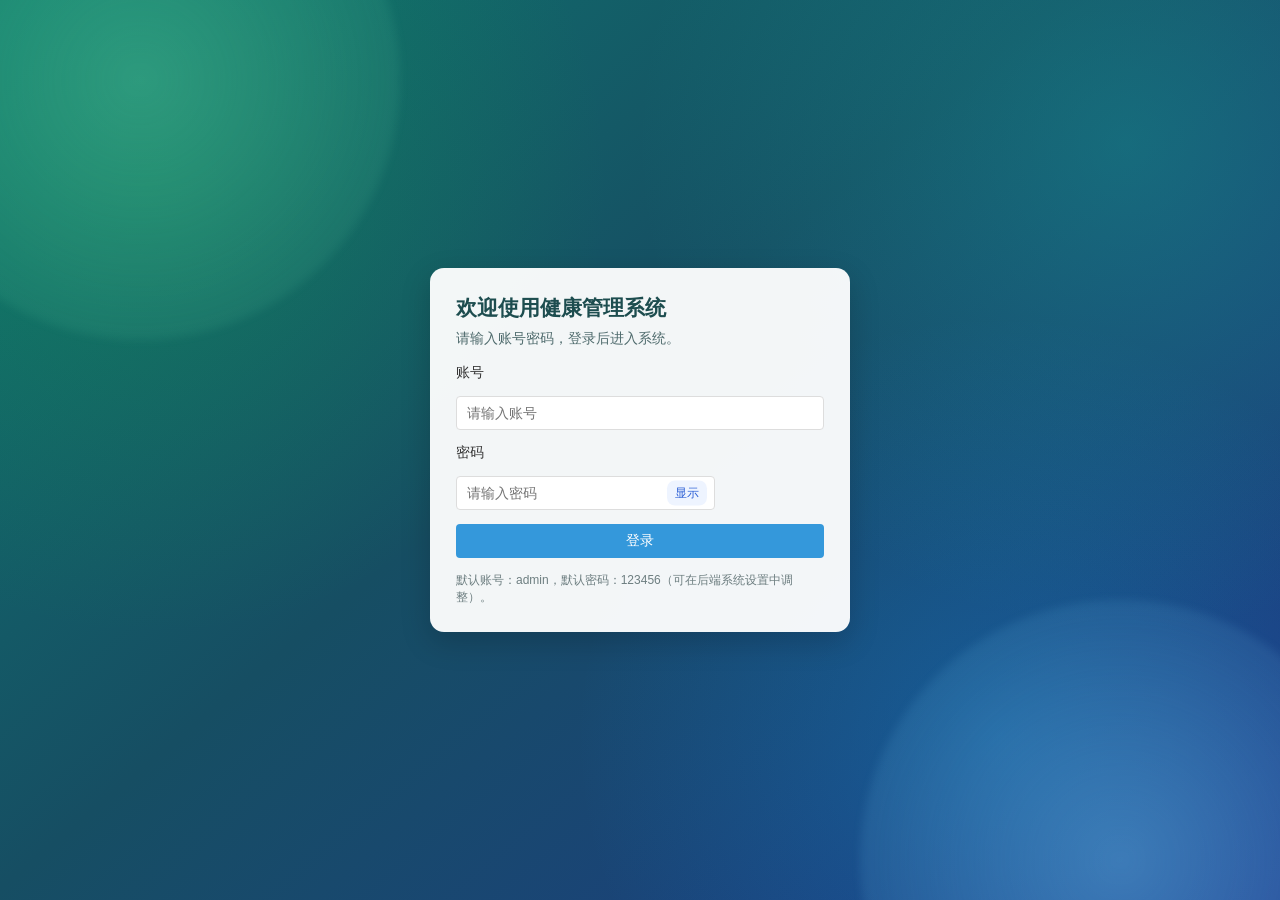
==== static/index.html @ 3947e188 "优化健康画像模块的并排布局" ====
<!DOCTYPE html>
<html lang="zh-CN">
<head>
  <meta charset="UTF-8">
  <meta name="viewport" content="width=device-width, initial-scale=1">
  <title>健康评估档案</title>
  <style>
    * { box-sizing: border-box; }
    body { margin: 0; font-family: "Microsoft YaHei", "PingFang SC", sans-serif; font-size: 14px; color: #333; background: #f5f5f5; }
    .app { display: flex; min-height: 100vh; }
    .sidebar { width: 200px; background: #2c3e50; color: #ecf0f1; padding: 16px 0; flex-shrink: 0; }
    .sidebar h1 { font-size: 16px; margin: 0 16px 20px; padding-bottom: 12px; border-bottom: 1px solid #34495e; }
    .sidebar a { display: block; padding: 10px 16px; color: #bdc3c7; text-decoration: none; border-left: 3px solid transparent; }
    .sidebar a:hover { background: #34495e; color: #fff; }
    .sidebar a.active { background: #34495e; color: #fff; border-left-color: #3498db; }
    .main { flex: 1; padding: 24px; overflow: auto; }
    .card { background: #fff; border-radius: 8px; box-shadow: 0 1px 3px rgba(0,0,0,.08); padding: 20px; margin-bottom: 20px; }
    .card h2 { margin: 0 0 16px; font-size: 18px; font-weight: 600; }
    .form-row { display: flex; flex-wrap: wrap; gap: 16px; margin-bottom: 12px; align-items: center; }
    .form-row-right { justify-content: flex-end; }
    .form-row label { min-width: 90px; }
    input, select, textarea { padding: 8px 10px; border: 1px solid #ddd; border-radius: 4px; font-size: 14px; }
    input:focus, select:focus, textarea:focus { outline: none; border-color: #3498db; }
    .btn { padding: 8px 16px; border: none; border-radius: 4px; cursor: pointer; font-size: 14px; }
    .btn-primary { background: #3498db; color: #fff; }
    .btn-primary:hover { background: #2980b9; }
    .btn-secondary { background: #95a5a6; color: #fff; }
    .btn-danger { background: #e74c3c; color: #fff; }
    .btn-small { padding: 4px 10px; font-size: 12px; }
    table { width: 100%; border-collapse: collapse; }
    th, td { padding: 10px 12px; text-align: left; border-bottom: 1px solid #eee; }
    th { background: #f8f9fa; font-weight: 600; }
    tr:hover { background: #f8f9fa; }
    .stats { display: flex; flex-wrap: wrap; gap: 16px; margin-bottom: 20px; }
    .stat-box { background: #fff; padding: 20px; border-radius: 8px; box-shadow: 0 1px 3px rgba(0,0,0,.08); min-width: 140px; }
    .stat-box .num { font-size: 24px; font-weight: 700; color: #2c3e50; }
    .stat-box .label { font-size: 12px; color: #7f8c8d; margin-top: 4px; }
    .stat-box .stat-extra { margin-top: 8px; font-size: 12px; color: #334155; line-height: 1.7; }
    .hide { display: none !important; }
    .search-bar { display: flex; gap: 12px; margin-bottom: 16px; flex-wrap: wrap; align-items: center; }
    .search-bar input[type="text"] { width: 220px; }
    .search-bar select { width: 140px; }
    .result-section { margin-top: 20px; }
    .result-section h3 { font-size: 15px; margin: 12px 0 8px; color: #2c3e50; }
    .msg { padding: 10px 12px; border-radius: 4px; margin-bottom: 12px; }
    .msg.ok { background: #d4edda; color: #155724; }
    .msg.err { background: #f8d7da; color: #721c24; }
    .modal-mask { position: fixed; inset: 0; background: rgba(0,0,0,.4); z-index: 100; display: flex; align-items: center; justify-content: center; padding: 20px; }
    .modal { background: #fff; border-radius: 8px; max-width: 520px; width: 100%; max-height: 90vh; overflow: auto; padding: 24px; }
    .modal h3 { margin: 0 0 16px; }
    .modal-actions { margin-top: 20px; display: flex; gap: 10px; justify-content: flex-end; }
    .export-config-columns { display: grid; grid-template-columns: repeat(3, minmax(0, 1fr)); gap: 8px 10px; max-height: 260px; overflow: auto; border: 1px solid #e5e7eb; border-radius: 6px; padding: 10px; background: #fafafa; }
    .export-config-columns label { min-width: 0; display: flex; align-items: center; gap: 6px; font-size: 13px; color: #334155; }
    .export-config-tools { display: flex; gap: 8px; margin: 8px 0 0; }
    @media (max-width: 900px) {
      .export-config-columns { grid-template-columns: repeat(2, minmax(0, 1fr)); }
    }
    .drilldown-trigger { cursor: pointer; }
    .drilldown-trigger:hover { box-shadow: 0 8px 20px rgba(59,130,246,.12); transform: translateY(-1px); transition: all .2s; }
    .drilldown-table-wrap { max-height: 420px; overflow: auto; border: 1px solid #eef2f7; border-radius: 8px; }
    .drilldown-table-wrap table { margin: 0; }
    .drilldown-table-wrap th { position: sticky; top: 0; background: #f8fafc; z-index: 1; }
    .drilldown-pagination { margin-top: 10px; display: flex; justify-content: flex-end; }
    textarea { min-height: 60px; resize: vertical; width: 100%; }
    .analytics-grid { display: grid; grid-template-columns: repeat(auto-fit, minmax(320px, 1fr)); gap: 16px; }
    .mini-table { width: 100%; font-size: 13px; }
    .mini-table th, .mini-table td { padding: 8px 10px; }
    .trend-bar { display: flex; align-items: center; gap: 10px; margin-bottom: 8px; }
    .trend-bar .date { width: 90px; color: #666; font-size: 12px; }
    .trend-bar .bar { flex: 1; height: 12px; background: #ecf0f1; border-radius: 99px; overflow: hidden; }
    .trend-bar .bar > span { display: block; height: 100%; background: #3498db; }
    .trend-bar .value { width: 26px; text-align: right; color: #2c3e50; font-weight: 600; }
    .health-group-title { width: 100%; margin: 0 0 10px; font-size: 15px; font-weight: 700; color: #111; }
    .health-section { border: 1px solid #000; border-radius: 6px; padding: 12px; margin-bottom: 14px; background: #fff; }
    .health-section .form-row:last-child { margin-bottom: 0; }
    .health-fold { border: 1px solid #000; border-radius: 6px; margin-bottom: 14px; background: #fff; overflow: hidden; }
    .health-fold summary { list-style: none; cursor: pointer; display: flex; align-items: center; justify-content: space-between; padding: 12px; font-size: 15px; font-weight: 700; color: #111; }
    .health-fold summary::-webkit-details-marker { display: none; }
    .health-fold summary::after { content: '▸'; font-size: 12px; color: #666; transition: transform .2s ease; }
    .health-fold[open] summary::after { transform: rotate(90deg); }
    .health-fold-content { padding: 0 12px 12px; }
    .health-items { display: flex; flex-wrap: wrap; gap: 10px; }
    .health-item { border: 1px solid #000; border-radius: 4px; padding: 8px 10px; display: flex; align-items: center; gap: 10px; flex-wrap: nowrap; white-space: nowrap; background: #fff; }
    .health-item.full { width: 100%; overflow-x: auto; }
    .health-item .item-title { font-weight: 600; color: #111; margin-right: 4px; }
    .health-item input[type="text"], .health-item input[type="date"], .health-item select { min-width: 90px; }
    .portrait-layout { display: flex; flex-direction: column; gap: 20px; }
    .portrait-layer { border: 1px solid #e7edf5; border-radius: 12px; background: #fff; padding: 16px; }
    .portrait-layer-head { display: flex; align-items: baseline; justify-content: space-between; gap: 10px; margin-bottom: 12px; padding-bottom: 8px; border-bottom: 1px dashed #dbe7f5; }
    .portrait-layer-title { margin: 0; font-size: 17px; color: #0f172a; }
    .portrait-layer-sub { color: #64748b; font-size: 12px; }
    .portrait-grid { display: grid; grid-template-columns: repeat(12, minmax(0, 1fr)); gap: 14px; align-items: stretch; }
    .portrait-panel { grid-column: span 4; border: 1px solid #edf2f7; border-radius: 10px; padding: 14px; background: #fcfdff; }
    .portrait-panel h3 { margin: 0 0 8px; font-size: 15px; color: #1e293b; }
    .portrait-panel h4 { margin: 10px 0 8px; font-size: 13px; color: #334155; }
    .portrait-panel-wide { grid-column: 1 / -1; }
    .portrait-panel-emphasis { border-color: #cde0ff; background: linear-gradient(180deg, #f8fbff 0%, #f2f7ff 100%); box-shadow: 0 6px 14px rgba(37, 99, 235, 0.08); }
    .portrait-panel-half { grid-column: span 6; }
    .portrait-panel-third { grid-column: span 4; }
    @media (max-width: 1200px) {
      .portrait-panel, .portrait-panel-third { grid-column: span 6; }
    }
    @media (max-width: 900px) {
      .portrait-panel, .portrait-panel-half, .portrait-panel-third { grid-column: 1 / -1; }
    }
    .chart-row { display: flex; gap: 16px; align-items: center; flex-wrap: wrap; }
    .pie-svg, .donut-svg { width: 140px; height: 140px; }
    .legend { font-size: 12px; color: #666; min-width: 160px; }
    .legend div { margin-bottom: 5px; }
    .hbar .bar-row { display: flex; align-items: center; gap: 10px; margin-bottom: 8px; }
    .hbar .label { width: 110px; font-size: 12px; color: #666; }
    .hbar .bar-track { flex: 1; height: 12px; border-radius: 99px; background: #edf2f7; overflow: hidden; }
    .hbar .bar-fill { height: 100%; background: #3498db; }
    .hbar .value { width: 24px; text-align: right; color: #2c3e50; font-weight: 600; font-size: 12px; }
    .no-show-chart-wrap { border: 1px solid #eef2f7; border-radius: 8px; padding: 14px; margin-bottom: 16px; background: #fbfdff; }
    .no-show-chart-head { display: flex; justify-content: space-between; align-items: center; flex-wrap: wrap; gap: 10px; margin-bottom: 12px; }
    .no-show-chart-head h3 { margin: 0; font-size: 15px; color: #1f2937; }
    .no-show-chart-time { display: flex; align-items: center; gap: 8px; flex-wrap: wrap; }
    .no-show-chart-time label { min-width: auto; color: #64748b; }
    .no-show-chart.hbar .label { width: 160px; color: #374151; white-space: nowrap; overflow: hidden; text-overflow: ellipsis; }
    .no-show-chart.hbar .value { width: 72px; font-size: 12px; color: #111827; }
    .vbar-compare { width: 100%; overflow-x: auto; }
    .vbar-chart { min-width: 420px; display: flex; align-items: flex-end; gap: 20px; height: 220px; padding: 12px 8px 0; border-bottom: 1px solid #dbe3ee; }
    .vbar-group { flex: 1; min-width: 80px; }
    .vbar-bars { height: 180px; display: flex; align-items: flex-end; justify-content: center; gap: 10px; }
    .vbar-item { width: 28px; border-radius: 6px 6px 0 0; position: relative; }
    .vbar-item .num { position: absolute; top: -18px; left: 50%; transform: translateX(-50%); font-size: 11px; color: #334155; font-weight: 600; }
    .vbar-label { margin-top: 8px; text-align: center; font-size: 12px; color: #64748b; }
    .compare-legend { margin-top: 8px; display: flex; gap: 14px; font-size: 12px; color: #64748b; }
    .compare-legend span::before { content: ''; display: inline-block; width: 10px; height: 10px; border-radius: 2px; margin-right: 6px; }
    .compare-legend .male::before { background: #8ecbff; }
    .compare-legend .female::before { background: #ffb6c1; }
    .portrait-risk-bars.hbar .label { width: 130px; color: #334155; }
    .portrait-risk-bars.hbar .value { width: 52px; color: #111827; }
    .top-list { display: flex; flex-direction: column; gap: 8px; }
    .top-item { display: grid; grid-template-columns: 28px 1fr auto; gap: 10px; align-items: center; border: 1px solid #e5eaf2; border-radius: 8px; padding: 8px 10px; background: #fff; }
    .top-rank { width: 22px; height: 22px; border-radius: 999px; background: #dbeafe; color: #1d4ed8; display: flex; align-items: center; justify-content: center; font-weight: 700; font-size: 12px; }
    .top-main { min-width: 0; }
    .top-title { font-size: 13px; color: #0f172a; font-weight: 600; white-space: nowrap; overflow: hidden; text-overflow: ellipsis; }
    .top-meta { font-size: 12px; color: #64748b; margin-top: 2px; white-space: nowrap; overflow: hidden; text-overflow: ellipsis; }
    .top-risk { font-weight: 700; color: #b91c1c; font-size: 12px; }
    .heatmap-wrap { overflow-x: auto; }
    .heatmap-table { border-collapse: collapse; min-width: 720px; width: 100%; }
    .heatmap-table th, .heatmap-table td { border: 1px solid #e2e8f0; padding: 8px; vertical-align: middle; text-align: center; font-size: 12px; }
    .heatmap-cell { color: #0f172a; font-size: 11px; line-height: 1.45; border-radius: 4px; padding: 4px; }
    .stacked-legend { display: flex; flex-wrap: wrap; gap: 12px; margin-bottom: 10px; font-size: 12px; color: #475569; }
    .stacked-legend span::before { content: ''; display: inline-block; width: 10px; height: 10px; margin-right: 6px; border-radius: 2px; vertical-align: middle; background: var(--color); }
    .stacked-chart { display: flex; flex-direction: column; gap: 10px; }
    .stacked-row { display: grid; grid-template-columns: 120px 1fr 44px; gap: 10px; align-items: center; }
    .stacked-label { color: #334155; font-size: 12px; }
    .stacked-track { display: flex; height: 20px; border-radius: 999px; overflow: hidden; background: #edf2f7; }
    .stacked-segment { height: 100%; }
    .stacked-value { text-align: right; font-size: 12px; color: #334155; }
    .portrait-ranking-head { display: flex; align-items: center; justify-content: space-between; gap: 10px; margin-bottom: 8px; flex-wrap: wrap; }
    .portrait-ranking-head label { min-width: auto; color: #64748b; }
    .portrait-ranking-table-wrap { overflow-x: auto; border: 1px solid #eef2f7; border-radius: 8px; }
    .portrait-ranking-table { min-width: 880px; width: 100%; border-collapse: collapse; }
    .portrait-ranking-table th, .portrait-ranking-table td { border-bottom: 1px solid #eef2f7; padding: 8px 10px; font-size: 12px; }
    .portrait-ranking-table th { background: #f8fbff; color: #334155; }
    .ranking-progress-track { display: inline-block; width: 120px; height: 10px; border-radius: 999px; background: #e2e8f0; overflow: hidden; vertical-align: middle; }
    .ranking-progress-fill { height: 100%; background: linear-gradient(90deg, #60a5fa 0%, #22c55e 100%); }
    .ranking-progress-text { margin-left: 8px; color: #1f2937; font-weight: 600; font-size: 12px; vertical-align: middle; }
    .service-funnel { margin-bottom: 14px; border: 1px solid #e2e8f0; border-radius: 10px; background: #f8fbff; padding: 12px; }
    .funnel-step { border: 1px solid #dbeafe; border-radius: 8px; background: #fff; padding: 10px; display: grid; grid-template-columns: 140px 1fr 80px; gap: 10px; align-items: center; }
    .funnel-label { color: #1e293b; font-size: 13px; font-weight: 600; }
    .funnel-track { height: 12px; border-radius: 999px; background: #e2e8f0; overflow: hidden; }
    .funnel-bar { height: 100%; border-radius: 999px; background: linear-gradient(90deg, #60a5fa 0%, #2563eb 100%); }
    .funnel-count { font-weight: 700; color: #1d4ed8; text-align: right; }
    .funnel-rate { grid-column: 2 / 4; color: #64748b; font-size: 12px; margin-top: -2px; }
    .funnel-arrow { text-align: center; color: #94a3b8; font-size: 16px; line-height: 1; margin: 4px 0; }
    .kpi-row { display:flex; flex-wrap:wrap; gap:12px; margin-bottom:12px; }
    .kpi-card { min-width:130px; background:#f8fbff; border:1px solid #e5eef8; border-radius:8px; padding:10px; }
    .kpi-card .k { color:#607d8b; font-size:12px; }
    .kpi-card .v { font-size:20px; font-weight:700; color:#1f2d3d; margin-top:4px; }
    .portrait-overview-layout { display: grid; grid-template-columns: 1fr 1fr; gap: 12px; align-items: stretch; }
    .portrait-overview-left { min-width: 0; }
    .portrait-overview-right { min-width: 0; }
    .portrait-overview-total { margin-bottom: 10px; }
    .portrait-overview-total .kpi-card { min-width: 180px; max-width: 220px; padding: 8px 12px; border-color: #bfd8ff; background: #eef5ff; }
    .portrait-overview-total .kpi-card .k { color: #1d4ed8; font-size: 13px; font-weight: 700; }
    .portrait-overview-total .kpi-card .v { font-size: 26px; color: #0f172a; }
    .portrait-overview-abnormal .kpi-card { min-width: 160px; }
    .portrait-overview-abnormal-3 .kpi-card { flex: 1 1 calc(33.33% - 8px); min-width: 0; }
    .portrait-overview-abnormal-2 .kpi-card { flex: 1 1 calc(50% - 8px); min-width: 0; }
    .portrait-overview-abnormal .kpi-card .v { font-size: 22px; }
    .portrait-overview-right .portrait-panel { height: 100%; padding: 10px 12px; }
    .portrait-overview-right .portrait-panel h3 { font-size: 14px; margin-bottom: 6px; }
    .portrait-overview-right .vbar-chart { min-width: 340px; height: 180px; padding-top: 8px; }
    .portrait-overview-right .vbar-bars { height: 140px; gap: 8px; }
    .portrait-overview-right .vbar-item { width: 22px; }
    .portrait-overview-right .vbar-item .num { font-size: 10px; top: -16px; }
    @media (max-width: 900px) {
      .portrait-overview-layout { grid-template-columns: 1fr; }
    }
    .portrait-toolbar { display:flex; justify-content:space-between; align-items:center; gap:12px; margin-bottom:10px; flex-wrap:wrap; }
    .portrait-toolbar-right { display:flex; align-items:center; gap:8px; flex-wrap:wrap; }
    .portrait-quick-range { display:flex; align-items:center; gap:6px; flex-wrap:wrap; }
    .btn-outline { border:1px solid #cbd5e1; background:#fff; color:#334155; }
    .btn-outline.active { border-color:#2563eb; color:#2563eb; background:#eff6ff; }
    .overview-grid-six { display:grid; grid-template-columns: repeat(6, minmax(0, 1fr)); gap:10px; }
    .overview-card { border:1px solid #e5eef8; border-radius:10px; padding:10px; background:#f8fbff; display:flex; gap:10px; }
    .overview-icon { width:30px; height:30px; border-radius:50%; background:#dbeafe; color:#1d4ed8; display:flex; align-items:center; justify-content:center; font-size:16px; }
    .overview-meta { min-width:0; }
    .overview-meta .t { font-size:12px; color:#64748b; }
    .overview-meta .n { font-size:24px; font-weight:700; color:#0f172a; line-height:1.2; }
    .overview-meta .c { font-size:12px; color:#16a34a; }
    .overview-meta .c.down { color:#dc2626; }
    .portrait-split-2 { display:grid; grid-template-columns: 1fr 1fr; gap:20px; align-items:stretch; }
    .trend-legend { display:flex; gap:12px; margin-bottom:8px; font-size:12px; color:#475569; flex-wrap:wrap; }
    .trend-dot { width:10px; height:10px; border-radius:50%; display:inline-block; margin-right:4px; }
    .line-chart-svg { width:100%; height:280px; background:linear-gradient(180deg,#fff,#f8fbff); border:1px solid #e5eef8; border-radius:10px; }
    .portrait-third-row { display:grid; grid-template-columns: 2fr 3fr; gap:20px; align-items:stretch; }
    .portrait-third-row > .portrait-panel { width: 100%; }
    .portrait-third-left { min-width: 0; }
    .portrait-third-right { min-width: 0; }
    .portrait-age-panel .vbar-chart { min-width: 210px; width: 50%; }
    .portrait-behavior-inline { display:grid; grid-template-columns: repeat(2, minmax(0, 1fr)); gap:20px; }
    .portrait-behavior-item { border:1px solid #e5eef8; border-radius:8px; padding:10px; background:#fff; }
    .portrait-behavior-item h4 { margin-top:0; }
    .portrait-behavior-item .hbar .label { width: 72px; }
    .portrait-behavior-item .hbar .value { width: 48px; }
    .portrait-disease-row { grid-template-columns: repeat(2, minmax(0, 1fr)); gap:20px; }
    .portrait-disease-card { background:#fff; border-radius:10px; padding:14px; }
    .portrait-split-2 .chart-row { flex-wrap: nowrap; align-items: center; }
    @media (max-width: 1280px) { .overview-grid-six { grid-template-columns: repeat(3, minmax(0, 1fr)); } }
    @media (max-width: 900px) {
      .portrait-split-2, .portrait-third-row { grid-template-columns: 1fr; }
      .overview-grid-six { grid-template-columns: repeat(2, minmax(0, 1fr)); }
      .portrait-behavior-inline { grid-template-columns: 1fr; }
      .portrait-age-panel .vbar-chart { width: 100%; }
      .portrait-split-2 .chart-row { flex-wrap: wrap; }
    }
    .tag-cloud { display:flex; flex-wrap:wrap; gap:8px; }
    .tag-item { background:#eef6ff; color:#2f6da7; border-radius:999px; padding:4px 10px; font-size:12px; }
    .mini-risk-table { width:100%; margin-top:8px; font-size:12px; }
    .mini-risk-table th, .mini-risk-table td { padding:6px 8px; border-bottom:1px solid #f0f0f0; }
    .status-pill { display: inline-block; padding: 2px 8px; border-radius: 999px; color: #fff; font-size: 12px; font-weight: 600; }
    .status-pill-success { background: #27ae60; }
    .status-pill-cancelled { background: #e74c3c; }
    .status-pill-completed { background: #2563eb; }
    .checkin-btn { border: none; border-radius: 999px; padding: 4px 10px; color: #fff; font-size: 12px; font-weight: 600; }
    .checkin-btn-pending { background: #3498db; }
    .checkin-btn-checked { background: #27ae60; }
    .checkin-btn-noshow { background: #95a5a6; }
    .checkin-cell-actions { margin-top: 6px; display: flex; gap: 6px; flex-wrap: wrap; }
    .row-action-menu { position: relative; display: inline-block; }
    .row-action-menu > summary { list-style: none; cursor: pointer; user-select: none; }
    .row-action-menu > summary::-webkit-details-marker { display: none; }
    .row-action-trigger { border: 1px solid #d1d5db; background: #fff; color: #334155; border-radius: 4px; padding: 4px 10px; font-size: 12px; }
    .row-action-menu[open] .row-action-trigger { border-color: #3498db; color: #1d4ed8; }
    .row-action-list { position: absolute; right: 0; top: calc(100% + 6px); min-width: 136px; background: #fff; border: 1px solid #e5e7eb; box-shadow: 0 4px 12px rgba(0,0,0,.12); border-radius: 6px; padding: 6px; z-index: 8; display: flex; flex-direction: column; gap: 4px; }
    .row-action-item { width: 100%; text-align: left; border: none; border-radius: 4px; background: #fff; color: #334155; padding: 6px 8px; font-size: 12px; cursor: pointer; }
    .row-action-item:hover { background: #f1f5f9; }
    .row-action-item.danger { color: #dc2626; }

    @keyframes healthFlow {
      0% { transform: translate3d(-8%, -4%, 0) scale(1); opacity: .7; }
      50% { transform: translate3d(6%, 5%, 0) scale(1.05); opacity: 1; }
      100% { transform: translate3d(-8%, -4%, 0) scale(1); opacity: .7; }
    }
    .login-screen {
      min-height: 100vh;
      display: flex;
      align-items: center;
      justify-content: center;
      padding: 20px;
      background:
        radial-gradient(circle at 12% 20%, rgba(22,163,74,.28), rgba(22,163,74,0) 34%),
        radial-gradient(circle at 88% 16%, rgba(20,184,166,.3), rgba(20,184,166,0) 36%),
        radial-gradient(circle at 78% 82%, rgba(14,165,233,.26), rgba(14,165,233,0) 34%),
        linear-gradient(140deg, #0f766e 0%, #164e63 45%, #1e3a8a 100%);
      position: relative;
      overflow: hidden;
    }
    .login-screen::before, .login-screen::after {
      content: "";
      position: absolute;
      width: 520px;
      height: 520px;
      border-radius: 999px;
      filter: blur(4px);
      animation: healthFlow 16s ease-in-out infinite;
      pointer-events: none;
    }
    .login-screen::before { background: radial-gradient(circle, rgba(110,231,183,.3), rgba(110,231,183,0)); top: -180px; left: -120px; }
    .login-screen::after { background: radial-gradient(circle, rgba(125,211,252,.35), rgba(125,211,252,0)); bottom: -220px; right: -100px; animation-delay: -8s; }
    .login-card { width: 100%; max-width: 420px; background: rgba(255,255,255,0.95); border-radius: 14px; padding: 26px; box-shadow: 0 10px 30px rgba(0,0,0,.18); }
    .login-card h2 { margin: 0 0 8px; color: #1d4d4f; }
    .login-card p { margin: 0 0 16px; color: #4f6b6d; }
    .login-card .form-row { margin-bottom: 14px; }
    .home-page-title { margin: 0; font-size: 32px; font-weight: 700; color: #1f2d3d; }
    .login-card input { width: 100%; }
    .password-input-wrap { position: relative; }
    .password-input-wrap input { padding-right: 72px; }
    .toggle-password-btn { position: absolute; right: 8px; top: 50%; transform: translateY(-50%); border: none; background: #eef4ff; color: #2c5fd5; border-radius: 8px; padding: 4px 8px; cursor: pointer; font-size: 12px; }
    .login-tip { font-size: 12px; color: #6d7e80; }
    .required-mark { color: #e74c3c; margin-left: 2px; font-weight: 700; }
    .identity-grid { display: flex; flex-direction: column; gap: 8px; }
    .identity-line { display: flex; align-items: center; gap: 10px; }
    .base-info-grid { display: grid; grid-template-columns: repeat(2, minmax(260px, 1fr)); gap: 10px 14px; }
    .base-info-item { display: flex; align-items: center; gap: 8px; }
    .base-info-item label { min-width: 72px; margin: 0; }
    .base-info-item input { flex: 1; min-width: 0; }
    .base-info-item-full { grid-column: 1 / -1; }
    .appointment-section-title { margin: 12px 0 8px; font-size: 15px; color: #2c3e50; font-weight: 600; }
    .appointment-tip { color: #6b7280; font-size: 13px; margin-bottom: 8px; }
    .slot-grid { display: grid; grid-template-columns: repeat(auto-fill, minmax(210px, 1fr)); gap: 10px; margin: 10px 0 14px; }
    .slot-card { border: 1px solid #d1d5db; border-radius: 6px; background: #fff; padding: 10px; cursor: pointer; transition: all .15s ease; }
    .slot-card:hover { border-color: #3b82f6; }
    .slot-card .time { font-weight: 700; color: #1f2937; margin-bottom: 6px; }
    .slot-card .meta { font-size: 12px; color: #4b5563; }
    .slot-card.full { background: #f3f4f6; border-color: #d1d5db; cursor: not-allowed; }
    .slot-card.full .time, .slot-card.full .meta { color: #9ca3af; }
    .slot-card.selected { background: #3b82f6; border-color: #2563eb; }
    .slot-card.selected .time, .slot-card.selected .meta { color: #fff; }
    .equipment-panel { border: 1px solid #e5e7eb; border-radius: 8px; padding: 12px; background: #fafafa; margin-bottom: 10px; }
    .equipment-options { display: grid; grid-template-columns: repeat(auto-fill, minmax(220px, 1fr)); gap: 10px; }
    .equipment-item { border: 1px solid #d1d5db; border-radius: 6px; background: #fff; padding: 8px 10px; display: flex; gap: 8px; align-items: flex-start; cursor: pointer; }
    .equipment-item.active { border-color: #2563eb; background: #eff6ff; }
    .equipment-item input { display: none; }
    .equipment-item .name { font-weight: 600; color: #1f2937; }
    .equipment-item .detail { font-size: 12px; color: #6b7280; margin-top: 2px; }
    .home-staff-grid { display: grid; grid-template-columns: repeat(auto-fill, minmax(210px, 1fr)); gap: 10px; margin: 10px 0 14px; }
    .home-staff-card { border: 1px solid #d1d5db; border-radius: 6px; background: #fff; padding: 10px; cursor: pointer; transition: all .15s ease; }
    .home-staff-card .name { font-weight: 700; color: #1f2937; margin-bottom: 6px; }
    .home-staff-card .meta { font-size: 12px; color: #4b5563; }
    .home-staff-card.full { background: #f3f4f6; border-color: #d1d5db; cursor: not-allowed; }
    .home-staff-card.full .name, .home-staff-card.full .meta { color: #9ca3af; }
    .home-staff-card.selected { background: #3b82f6; border-color: #2563eb; }
    .home-staff-card.selected .name, .home-staff-card.selected .meta { color: #fff; }
    .integrated-download-row { display: flex; gap: 10px; align-items: center; margin-bottom: 14px; flex-wrap: wrap; }
    .integrated-tab-bar { display: flex; flex-wrap: wrap; gap: 8px; margin-bottom: 14px; }
    .integrated-tab-btn { border: 1px solid #d1d5db; background: #fff; color: #334155; border-radius: 999px; padding: 6px 14px; font-size: 13px; cursor: pointer; transition: all .15s ease; }
    .integrated-tab-btn:hover { border-color: #3498db; color: #1d4ed8; }
    .integrated-tab-btn.active { background: #3498db; border-color: #3498db; color: #fff; }
    .integrated-section { border: 1px solid #dbe3ee; border-radius: 10px; padding: 14px; margin-bottom: 16px; background: #fff; }
    .integrated-section-head { display: flex; justify-content: space-between; align-items: center; margin-bottom: 10px; }
    .integrated-section-head h3 { margin: 0; font-size: 15px; }
    .section-pagination { display: flex; gap: 8px; justify-content: flex-end; align-items: center; margin-top: 10px; font-size: 12px; }
    .section-pagination button { border: 1px solid #d1d5db; background: #fff; border-radius: 4px; padding: 4px 8px; cursor: pointer; }
    .section-pagination button:disabled { color: #9ca3af; cursor: not-allowed; background: #f8fafc; }
    .integrated-health-detail-content { border: 1px solid #dbe3ee; border-radius: 8px; background: #f8fbff; padding: 10px 12px; color: #334155; line-height: 1.8; }
    .home-hero { background: linear-gradient(120deg, #edf4ff 0%, #f5fffb 100%); border: 1px solid #d6e6ff; }
    .home-hero-title { margin: 0 0 10px; font-size: 24px; color: #103b67; }
    .home-hero-desc { margin: 0; color: #3b5b79; font-size: 14px; line-height: 1.8; }
    .home-highlight-grid { display: grid; grid-template-columns: repeat(auto-fit, minmax(220px, 1fr)); gap: 14px; margin-top: 14px; }
    .home-highlight-card { border: 1px solid #e4ebf4; background: #fafcff; border-radius: 10px; padding: 14px; }
    .home-highlight-card h3 { margin: 0 0 8px; font-size: 16px; color: #1f2d3d; }
    .home-highlight-card p { margin: 0; color: #4d6277; line-height: 1.75; font-size: 13px; }
    .home-feature-section { margin-bottom: 20px; }
    .home-feature-title { margin: 0 0 12px; font-size: 20px; color: #1f2d3d; }
    .home-feature-grid { display: grid; grid-template-columns: repeat(auto-fit, minmax(300px, 1fr)); gap: 16px; }
    .home-team-card { border: 1px solid #e5ecf6; border-radius: 12px; padding: 16px; background: linear-gradient(180deg, #ffffff 0%, #f9fcff 100%); }
    .home-team-card h3 { margin: 0 0 10px; font-size: 16px; color: #12395f; }
    .home-team-card ul { margin: 0; padding-left: 18px; color: #3f566d; line-height: 1.9; }
    .home-standard-grid { display: grid; grid-template-columns: repeat(auto-fit, minmax(220px, 1fr)); gap: 12px; }
    .home-standard-item { border: 1px solid #e5ecf6; border-radius: 10px; padding: 14px; background: #fff; }
    .home-standard-item .idx { display: inline-block; background: #1d4ed8; color: #fff; border-radius: 999px; font-size: 12px; padding: 3px 9px; margin-bottom: 8px; }
    .home-standard-item h4 { margin: 0 0 8px; font-size: 15px; color: #1f2d3d; }
    .home-standard-item p { margin: 0; color: #4b5563; line-height: 1.7; font-size: 13px; }
    .upload-action-row { display: flex; align-items: center; gap: 10px; margin-top: 6px; }
    .upload-status-text { color: #16a34a; font-size: 13px; }
    .upload-status-text.uploading { color: #2563eb; }
    .upload-dropzone { border: 2px dashed #cbd5e1; border-radius: 10px; padding: 28px 16px; text-align: center; color: #475569; background: #f8fafc; }
    .upload-dropzone.dragover { border-color: #3b82f6; background: #eff6ff; color: #1d4ed8; }
    .upload-dropzone .tip { margin-top: 8px; font-size: 12px; color: #64748b; }
  </style>
</head>
<body>
  <div id="login-screen" class="login-screen">
    <div class="login-card">
      <h2>欢迎使用健康管理系统</h2>
      <p>请输入账号密码，登录后进入系统。</p>
      <div class="form-row"><label>账号</label></div>
      <div class="form-row"><input type="text" id="login-username" placeholder="请输入账号"></div>
      <div class="form-row"><label>密码</label></div>
      <div class="form-row">
        <div class="password-input-wrap">
          <input type="password" id="login-password" placeholder="请输入密码">
          <button type="button" id="btn-toggle-login-password" class="toggle-password-btn">显示</button>
        </div>
      </div>
      <div class="form-row"><button class="btn btn-primary" id="btn-login" style="width:100%">登录</button></div>
      <div id="login-msg"></div>
      <div class="login-tip">默认账号：admin，默认密码：123456（可在后端系统设置中调整）。</div>
    </div>
  </div>
  <div id="app-shell" class="app hide">
    <nav class="sidebar">
      <h1>健康管理系统</h1>
      <a href="#" data-page="home" class="active">首页</a>
      <a href="#" data-page="customers">客户列表</a>
      <a href="#" data-page="health">健康档案</a>
      <a href="#" data-page="portrait">健康画像</a>
      <a href="#" data-page="appointments">预约服务</a>
      <a href="#" data-page="home-appointments">上门预约</a>
      <a href="#" data-page="improvement-tracking">理疗记录</a>
      <a href="#" data-page="query-export">数据查询导出</a>
      <a href="#" data-page="device-management">设备管理</a>
      <a href="#" data-page="audit-logs">系统审计日志</a>
    </nav>
    <main class="main">
      <div id="page-home" class="page">
        <div class="card home-hero">
          <h2 id="current-date" class="home-hero-title"></h2>
          <p class="home-hero-desc">聚焦军休所健康服务场景，全面展示服务体量、执行质量与标准化体系，提升运营管理效率与服务感知。</p>
        </div>
        <div class="card">
          <h2>核心概览</h2>
          <div class="stats" id="stats"></div>
        </div>
        <div class="card">
          <h2>服务亮点</h2>
          <div class="home-highlight-grid">
            <div class="home-highlight-card">
              <h3>服务覆盖与响应</h3>
              <p>全年开展常态化军休所7项理疗服务，理疗服务响应度100%，支撑日常健康服务保障。</p>
            </div>
            <div class="home-highlight-card">
              <h3>团队协同执行力</h3>
              <p>军休所健康团队与上门智慧康养团队协同执行，配合完成多次对外上级接待任务。</p>
            </div>
            <div class="home-highlight-card">
              <h3>专享服务体验</h3>
              <p>面向行动不便客户提供上门服务，并为每位客户匹配专享健康专员1对1服务。</p>
            </div>
          </div>
        </div>
        <div class="analytics-grid">
          <div class="card">
            <h2>最近 7 天预约趋势</h2>
            <div id="appointment-trend"></div>
          </div>
          <div class="card">
            <h2>设备使用统计（Top10）</h2>
            <div class="form-row">
              <label>开始日期</label>
              <input type="date" id="equipment-range-start">
              <label>结束日期</label>
              <input type="date" id="equipment-range-end">
              <button class="btn btn-secondary btn-small" id="btn-equipment-range-query">查询</button>
            </div>
            <table class="mini-table"><thead><tr><th>项目类别</th><th>使用次数</th><th>总时长(分钟)</th></tr></thead><tbody id="equipment-usage-top"></tbody></table>
          </div>
        </div>
        <div class="card home-feature-section">
          <h2 class="home-feature-title">人员配置</h2>
          <div class="home-feature-grid">
            <div class="home-team-card">
              <h3>军休所健康服务团队</h3>
              <ul>
                <li>全年开展常态化军休所7项理疗服务。</li>
                <li>理疗服务响应度100%。</li>
                <li>配合完成多次对外上级接待任务。</li>
              </ul>
            </div>
            <div class="home-team-card">
              <h3>上门智慧康养服务团队</h3>
              <ul>
                <li>配备数位资深理疗师，面向行动不便的客户。</li>
                <li>为各个客户匹配专享健康专员1对1服务。</li>
              </ul>
            </div>
          </div>
        </div>
        <div class="card home-feature-section">
          <h2 class="home-feature-title">上门服务体系标准化</h2>
          <div class="home-standard-grid">
            <div class="home-standard-item">
              <span class="idx">01</span>
              <h4>统一预约入口</h4>
              <p>军休所现场/热线统一预约；健康专员完成信息登记与排班。</p>
            </div>
            <div class="home-standard-item">
              <span class="idx">02</span>
              <h4>任务确认与调度</h4>
              <p>当日统一确认服务人员；取消/改期即时同步。</p>
            </div>
            <div class="home-standard-item">
              <span class="idx">03</span>
              <h4>上门前准备</h4>
              <p>设备、表单、工服、消杀物料；服务项目禁忌症预核。</p>
            </div>
            <div class="home-standard-item">
              <span class="idx">04</span>
              <h4>上门服务执行</h4>
              <p>工牌展示、卫生规范；健康评估 → 服务执行 → 过程记录。</p>
            </div>
            <div class="home-standard-item">
              <span class="idx">05</span>
              <h4>服务记录与反馈</h4>
              <p>服务结果记录；改善情况与主管反馈同步收集。</p>
            </div>
          </div>
        </div>
      </div>
      <div id="page-customers" class="page hide">
        <div class="card">
          <h2>信息整合查询</h2>
          <div class="search-bar">
            <input type="text" id="customer-search" placeholder="请输入姓名或手机号">
            <button class="btn btn-primary" id="btn-customer-search">查询</button>
            <button class="btn btn-secondary" id="btn-customer-reset">显示全部</button>
          </div>
          <div class="integrated-download-row">
            <label>下载范围</label>
            <select id="customer-download-scope">
              <option value="all">全量</option>
              <option value="personal">个人</option>
            </select>
            <button class="btn btn-primary" id="btn-customer-download-all">下载</button>
          </div>
          <div id="customer-msg"></div>
          <div class="integrated-tab-bar">
            <button type="button" class="integrated-tab-btn active" data-integrated-tab-btn="basic">基础信息</button>
            <button type="button" class="integrated-tab-btn" data-integrated-tab-btn="health">健康档案</button>
            <button type="button" class="integrated-tab-btn" data-integrated-tab-btn="appointments">预约服务记录</button>
            <button type="button" class="integrated-tab-btn" data-integrated-tab-btn="home_appointments">上门预约记录</button>
            <button type="button" class="integrated-tab-btn" data-integrated-tab-btn="improvement">理疗记录</button>
          </div>
          <div class="integrated-section" data-integrated-tab-panel="basic">
            <div class="integrated-section-head">
              <h3>基础信息</h3>
              <div>
                <input type="number" id="export-limit-basic" min="1" placeholder="导出条数(默认全部)" style="width:150px">
                <button class="btn btn-secondary btn-small" data-export-form="basic">下载</button>
                <button class="btn btn-secondary btn-small" data-export-config="basic">下载配置</button>
              </div>
            </div>
            <table><thead><tr><th>姓名</th><th>年龄</th><th>身份</th><th>电话</th><th>建档时间</th></tr></thead><tbody id="customer-list"></tbody></table>
            <div class="section-pagination" data-section-pagination="basic"></div>
          </div>
          <div class="integrated-section hide" data-integrated-tab-panel="health">
            <div class="integrated-section-head">
              <h3>健康档案</h3>
              <div><input type="number" id="export-limit-health" min="1" placeholder="导出条数(默认全部)" style="width:150px"> <button class="btn btn-secondary btn-small" data-export-form="health">下载</button> <button class="btn btn-secondary btn-small" data-export-config="health">下载配置</button></div>
            </div>
            <table><thead><tr><th>客户</th><th>评估日期</th><th>年龄</th><th>近期症状</th><th>睡眠</th><th>操作</th></tr></thead><tbody id="integrated-health-list"></tbody></table>
            <div class="section-pagination" data-section-pagination="health"></div>
          </div>
          <div class="integrated-section hide" data-integrated-tab-panel="appointments">
            <div class="integrated-section-head">
              <h3>预约服务记录</h3>
              <div><input type="number" id="export-limit-appointments" min="1" placeholder="导出条数(默认全部)" style="width:150px"> <button class="btn btn-secondary btn-small" data-export-form="appointments">下载</button> <button class="btn btn-secondary btn-small" data-export-config="appointments">下载配置</button></div>
            </div>
            <table><thead><tr><th>客户</th><th>项目</th><th>预约日期</th><th>时间</th><th>签到状态</th><th>操作</th></tr></thead><tbody id="integrated-appointments-list"></tbody></table>
            <div class="section-pagination" data-section-pagination="appointments"></div>
          </div>
          <div class="integrated-section hide" data-integrated-tab-panel="home_appointments">
            <div class="integrated-section-head">
              <h3>上门预约记录</h3>
              <div><input type="number" id="export-limit-home_appointments" min="1" placeholder="导出条数(默认全部)" style="width:150px"> <button class="btn btn-secondary btn-small" data-export-form="home_appointments">下载</button> <button class="btn btn-secondary btn-small" data-export-config="home_appointments">下载配置</button></div>
            </div>
            <table><thead><tr><th>客户</th><th>项目</th><th>预约日期</th><th>时间</th><th>签到状态</th><th>操作</th></tr></thead><tbody id="integrated-home-list"></tbody></table>
            <div class="section-pagination" data-section-pagination="home_appointments"></div>
          </div>
          <div class="integrated-section hide" data-integrated-tab-panel="improvement">
            <div class="integrated-section-head">
              <h3>理疗记录</h3>
              <div><input type="number" id="export-limit-improvement" min="1" placeholder="导出条数(默认全部)" style="width:150px"> <button class="btn btn-secondary btn-small" data-export-form="improvement">下载</button> <button class="btn btn-secondary btn-small" data-export-config="improvement">下载配置</button></div>
            </div>
            <table><thead><tr><th>客户</th><th>服务项目</th><th>服务时间</th><th>改善情况</th><th>随访时间</th><th>操作</th></tr></thead><tbody id="integrated-improvement-list"></tbody></table>
            <div class="section-pagination" data-section-pagination="improvement"></div>
          </div>
        </div>
      </div>
      <div id="page-health" class="page hide">
        <div class="card">
          <h2>健康评估档案</h2>
          <div class="health-section">
            <div class="health-group-title">基础信息</div>
            <input type="hidden" id="health-customer">
            <div class="base-info-grid">
              <div class="base-info-item">
                <label>姓名<span class="required-mark">*</span></label>
                <input type="text" id="ha-name" placeholder="请输入姓名">
              </div>
              <div class="base-info-item">
                <label>性别<span class="required-mark">*</span></label>
                <select id="ha-gender">
                  <option value="">请选择性别</option>
                  <option value="男">男</option>
                  <option value="女">女</option>
                </select>
              </div>
              <div class="base-info-item">
                <label>年龄（按出生年份自动计算）<span class="required-mark">*</span></label>
                <input type="text" inputmode="numeric" id="ha-age" placeholder="根据出生日期自动计算" readonly>
              </div>
              <div class="base-info-item">
                <label>出生日期<span class="required-mark">*</span></label>
                <input type="date" id="ha-birth-date">
              </div>
              <div class="base-info-item">
                <label>身高(cm)</label>
                <input type="text" inputmode="numeric" id="ha-height-cm" placeholder="可选">
              </div>
              <div class="base-info-item">
                <label>体重(kg)</label>
                <input type="text" inputmode="numeric" id="ha-weight-kg" placeholder="可选">
              </div>
              <div class="base-info-item base-info-item-full">
                <label>身份<span class="required-mark">*</span></label>
                <div class="identity-line">
                  <label><input type="radio" id="ha-identity-self" name="ha-identity-type" value="本人">本人</label>
                  <span>军级</span>
                  <input type="text" id="ha-military-rank" placeholder="可选填写" style="max-width:180px">
                  <label><input type="radio" id="ha-identity-family" name="ha-identity-type" value="家属">家属</label>
                </div>
              </div>
              <div class="base-info-item base-info-item-full">
                <label>身份证<span class="required-mark">*</span></label>
                <input type="text" id="ha-id-card" maxlength="18" placeholder="请输入身份证号">
              </div>
              <div class="base-info-item">
                <label>电话<span class="required-mark">*</span></label>
                <input type="text" id="ha-phone" maxlength="11" placeholder="请输入电话">
              </div>
              <div class="base-info-item">
                <label>地址</label>
                <input type="text" id="ha-address" placeholder="可选填写">
              </div>
              <div class="base-info-item base-info-item-full">
                <label>建档人<span class="required-mark">*</span></label>
                <input type="text" id="ha-record-creator" placeholder="请输入建档人">
              </div>
            </div>
          </div>
          <details class="health-fold" open>
            <summary>既往病史与家族史</summary>
            <div class="health-fold-content">
              <div class="health-items" style="border:1px solid #e5e7eb;padding:12px;border-radius:8px;width:100%">
                <div class="health-item full"><span class="item-title">是否确诊过疾病（多选）</span>
                  <div id="ha-diagnosed-diseases" style="display:flex;flex-wrap:wrap;gap:10px;flex:1">
                    <label><input type="checkbox" name="ha-diagnosed-disease" value="无">无</label>
                    <label><input type="checkbox" name="ha-diagnosed-disease" value="高血压">高血压</label><label><input type="checkbox" name="ha-diagnosed-disease" value="高血脂">高血脂</label><label><input type="checkbox" name="ha-diagnosed-disease" value="糖尿病">糖尿病</label><label><input type="checkbox" name="ha-diagnosed-disease" value="冠心病">冠心病</label>
                    <label><input type="checkbox" name="ha-diagnosed-disease" value="心律失常">心律失常</label><label><input type="checkbox" name="ha-diagnosed-disease" value="心力衰竭">心力衰竭</label><label><input type="checkbox" name="ha-diagnosed-disease" value="脑卒中/中风">脑卒中/中风</label><label><input type="checkbox" name="ha-diagnosed-disease" value="脑梗">脑梗</label>
                    <label><input type="checkbox" name="ha-diagnosed-disease" value="骨关节炎">骨关节炎</label><label><input type="checkbox" name="ha-diagnosed-disease" value="骨质疏松">骨质疏松</label><label><input type="checkbox" name="ha-diagnosed-disease" value="腰椎病">腰椎病</label><label><input type="checkbox" name="ha-diagnosed-disease" value="颈椎病">颈椎病</label>
                    <label><input type="checkbox" name="ha-diagnosed-disease" value="慢性支气管炎">慢性支气管炎</label><label><input type="checkbox" name="ha-diagnosed-disease" value="慢阻肺">慢阻肺</label><label><input type="checkbox" name="ha-diagnosed-disease" value="哮喘">哮喘</label><label><input type="checkbox" name="ha-diagnosed-disease" value="胃病">胃病</label><label><input type="checkbox" name="ha-diagnosed-disease" value="慢性肾病">慢性肾病</label><label><input type="checkbox" name="ha-diagnosed-disease" value="恶性肿瘤">恶性肿瘤</label>
                    <label><input type="checkbox" name="ha-diagnosed-disease" value="失眠">失眠</label><label><input type="checkbox" name="ha-diagnosed-disease" value="白内障/青光眼">白内障/青光眼</label><label><input type="checkbox" name="ha-diagnosed-disease" value="听力下降">听力下降</label>
                  </div>
                  <span>其他</span><input type="text" id="ha-diagnosed-disease-other" style="min-width:180px">
                </div>
                <div class="health-item full"><span class="item-title">家族慢性病史（多选）</span>
                  <div id="ha-family-diseases" style="display:flex;flex-wrap:wrap;gap:10px;flex:1">
                    <label><input type="checkbox" name="ha-family-disease" value="无">无</label>
                    <label><input type="checkbox" name="ha-family-disease" value="高血压">高血压</label><label><input type="checkbox" name="ha-family-disease" value="糖尿病">糖尿病</label><label><input type="checkbox" name="ha-family-disease" value="冠心病">冠心病</label><label><input type="checkbox" name="ha-family-disease" value="脑卒中">脑卒中</label>
                    <label><input type="checkbox" name="ha-family-disease" value="高血脂">高血脂</label><label><input type="checkbox" name="ha-family-disease" value="恶性肿瘤">恶性肿瘤</label><label><input type="checkbox" name="ha-family-disease" value="老年痴呆">老年痴呆</label><label><input type="checkbox" name="ha-family-disease" value="帕金森">帕金森</label>
                    <label><input type="checkbox" name="ha-family-disease" value="骨质疏松">骨质疏松</label><label><input type="checkbox" name="ha-family-disease" value="不清楚">不清楚</label>
                  </div>
                  <span>其他</span><input type="text" id="ha-family-disease-other" style="min-width:180px">
                </div>
                <div class="health-item full"><span class="item-title">过敏史</span><label><input type="radio" name="ha-allergy-history" value="无">无</label><label><input type="radio" name="ha-allergy-history" value="有">有</label><span>过敏史：</span><input type="text" id="ha-allergy-details" style="flex:1;min-width:180px"></div>
                <div class="health-item full"><span class="item-title">是否植入过心脏器械或存在相关心脏问题（多选）</span><label><input type="checkbox" name="ha-special-condition" value="无">无</label><label><input type="checkbox" name="ha-special-condition" value="心脏支架">心脏支架</label><label><input type="checkbox" name="ha-special-condition" value="起搏器">起搏器</label><label><input type="checkbox" name="ha-special-condition" value="其他">其他</label><span>其他</span><input type="text" id="ha-special-condition-other" style="min-width:180px" placeholder="请输入其他情况"></div>
              </div>
            </div>
          </details>
          <details class="health-fold">
            <summary>近期症状</summary>
            <div class="health-fold-content">
              <div class="health-items" style="border:1px solid #e5e7eb;padding:12px;border-radius:8px;width:100%;margin-top:12px">
                <div class="health-item full"><span class="item-title">近半年症状（多选）</span>
                  <div id="ha-recent-symptoms" style="display:flex;flex-wrap:wrap;gap:10px;flex:1">
                    <label><input type="checkbox" name="ha-recent-symptom" value="无">无</label>
                    <label><input type="checkbox" name="ha-recent-symptom" value="头晕头痛">头晕头痛</label><label><input type="checkbox" name="ha-recent-symptom" value="胸闷胸痛">胸闷胸痛</label>
                    <label><input type="checkbox" name="ha-recent-symptom" value="气短">气短</label><label><input type="checkbox" name="ha-recent-symptom" value="心慌">心慌</label><label><input type="checkbox" name="ha-recent-symptom" value="乏力">乏力</label>
                    <label><input type="checkbox" name="ha-recent-symptom" value="睡眠差">睡眠差</label><label><input type="checkbox" name="ha-recent-symptom" value="视力下降">视力下降</label><label><input type="checkbox" name="ha-recent-symptom" value="记忆力下降">记忆力下降</label>
                    <label><input type="checkbox" name="ha-recent-symptom" value="肩颈痛">肩颈痛</label><label><input type="checkbox" name="ha-recent-symptom" value="腰痛">腰痛</label><label><input type="checkbox" name="ha-recent-symptom" value="膝关节痛">膝关节痛</label><label><input type="checkbox" name="ha-recent-symptom" value="手脚麻木">手脚麻木</label>
                    <label><input type="checkbox" name="ha-recent-symptom" value="行走不稳">行走不稳</label><label><input type="checkbox" name="ha-recent-symptom" value="听力下降">听力下降</label>
                  </div>
                  <span>其他</span><input type="text" id="ha-recent-symptom-other" style="min-width:180px">
                </div>
                <div class="health-item full"><span class="item-title">最影响生活的问题（多选，最多选3个）</span>
                  <div id="ha-life-impact-issues" style="display:flex;flex-wrap:wrap;gap:10px;flex:1">
                    <label><input type="checkbox" name="ha-life-impact-issue" value="血压问题">血压问题</label><label><input type="checkbox" name="ha-life-impact-issue" value="血糖问题">血糖问题</label><label><input type="checkbox" name="ha-life-impact-issue" value="关节疼痛">关节疼痛</label>
                    <label><input type="checkbox" name="ha-life-impact-issue" value="睡眠问题">睡眠问题</label><label><input type="checkbox" name="ha-life-impact-issue" value="呼吸问题">呼吸问题</label><label><input type="checkbox" name="ha-life-impact-issue" value="情绪问题">情绪问题</label>
                    <label><input type="checkbox" name="ha-life-impact-issue" value="行动不便">行动不便</label><label><input type="checkbox" name="ha-life-impact-issue" value="视听下降">视听下降</label><label><input type="checkbox" name="ha-life-impact-issue" value="其他">其他</label>
                  </div>
                  <span>其他</span><input type="text" id="ha-life-impact-issue-other" style="min-width:180px" placeholder="请输入其他问题">
                </div>
                <div class="health-item full"><span class="item-title">近半年血压检测情况</span><label><input type="radio" name="ha-blood-pressure-test" value="未监测">未监测</label><label><input type="radio" name="ha-blood-pressure-test" value="监测：正常">监测：正常</label><label><input type="radio" name="ha-blood-pressure-test" value="监测：偏低">监测：偏低</label><label><input type="radio" name="ha-blood-pressure-test" value="监测：偏高">监测：偏高</label></div>
                <div class="health-item full"><span class="item-title">近半年血脂检测情况</span><label><input type="radio" name="ha-blood-lipid-test" value="未监测">未监测</label><label><input type="radio" name="ha-blood-lipid-test" value="监测：正常">监测：正常</label><label><input type="radio" name="ha-blood-lipid-test" value="监测：偏高">监测：偏高</label></div>
                <div class="health-item full"><span class="item-title">近半年血糖检测情况</span><label><input type="radio" name="ha-blood-sugar-test" value="未监测">未监测</label><label><input type="radio" name="ha-blood-sugar-test" value="监测：正常">监测：正常</label><label><input type="radio" name="ha-blood-sugar-test" value="监测：偏低">监测：偏低</label><label><input type="radio" name="ha-blood-sugar-test" value="监测：偏高">监测：偏高</label></div>
                <div class="health-item full"><span class="item-title">详细情况</span><input type="text" id="ha-recent-symptom-detail" style="flex:1;min-width:220px" placeholder="请输入近期症状详细情况"></div>
              </div>
            </div>
          </details>
          <details class="health-fold">
            <summary>生活方式</summary>
            <div class="health-fold-content">
              <div class="health-items" style="border:1px solid #e5e7eb;padding:12px;border-radius:8px;width:100%;margin-top:12px">
                <div class="health-item full"><span class="item-title">吸烟情况</span><label><input type="radio" name="ha-smoking-status" value="无">无</label><label><input type="radio" name="ha-smoking-status" value="有">有</label><span>烟龄</span><input type="text" inputmode="numeric" id="ha-smoking-years" style="width:90px"><span>年</span></div>
                <div class="health-item full"><span class="item-title">饮酒</span><label><input type="radio" name="ha-drinking-status" value="无">无</label><label><input type="radio" name="ha-drinking-status" value="有">有</label><span>饮酒</span><input type="text" inputmode="numeric" id="ha-drinking-years" style="width:90px"><span>年</span></div>
                <div class="health-item full"><span class="item-title">目前的睡眠状况</span><label><input type="radio" name="ha-sleep-quality" value="很差">很差</label><label><input type="radio" name="ha-sleep-quality" value="差">差</label><label><input type="radio" name="ha-sleep-quality" value="一般">一般</label><label><input type="radio" name="ha-sleep-quality" value="良好">良好</label></div>
                <div class="health-item full"><span class="item-title">睡眠时间</span><label><input type="radio" name="ha-sleep-hours" value="<6小时">&lt;6小时</label><label><input type="radio" name="ha-sleep-hours" value="6-8小时">6-8小时</label><label><input type="radio" name="ha-sleep-hours" value="9-10小时">9-10小时</label><label><input type="radio" name="ha-sleep-hours" value=">10小时">&gt;10小时</label></div>
                <div class="health-item full"><span class="item-title">锻炼方式（多选）</span>
                  <div id="health-exercise-methods" style="display:flex;flex-wrap:wrap;gap:10px;flex:1">
                    <label><input type="checkbox" name="health-exercise-method" value="散步">散步</label>
                    <label><input type="checkbox" name="health-exercise-method" value="一般家务">一般家务</label>
                    <label><input type="checkbox" name="health-exercise-method" value="打太极">打太极</label>
                    <label><input type="checkbox" name="health-exercise-method" value="快步走">快步走</label>
                    <label><input type="checkbox" name="health-exercise-method" value="爬楼梯">爬楼梯</label>
                    <label><input type="checkbox" name="health-exercise-method" value="跳广场舞">跳广场舞</label>
                    <label><input type="checkbox" name="health-exercise-method" value="打网球">打网球</label>
                    <label><input type="checkbox" name="health-exercise-method" value="打羽毛球">打羽毛球</label>
                    <label><input type="checkbox" name="health-exercise-method" value="打乒乓球">打乒乓球</label>
                    <label><input type="checkbox" name="health-exercise-method" value="骑自行车">骑自行车</label>
                    <label><input type="checkbox" name="health-exercise-method" value="打篮球">打篮球</label>
                    <label><input type="checkbox" name="health-exercise-method" value="八段锦">八段锦</label>
                    <label><input type="checkbox" name="health-exercise-method" value="跑步">跑步</label>
                  </div>
                </div>
              </div>
            </div>
          </details>
          <details class="health-fold">
            <summary>健康服务需求</summary>
            <div class="health-fold-content">
              <div class="health-items" style="border:1px solid #e5e7eb;padding:12px;border-radius:8px;width:100%;margin-top:12px">
                <div class="health-item full"><span class="item-title">需要的服务</span>
                  <div id="health-needs" style="display:flex;flex-wrap:wrap;gap:10px;flex:1">
                    <label><input type="checkbox" name="health-need" value="疾病筛查">疾病筛查</label>
                    <label><input type="checkbox" name="health-need" value="就医陪诊">就医陪诊</label>
                    <label><input type="checkbox" name="health-need" value="中医养生">中医养生</label>
                    <label><input type="checkbox" name="health-need" value="康复治疗">康复治疗</label>
                    <label><input type="checkbox" name="health-need" value="健康体检">健康体检</label>
                    <label><input type="checkbox" name="health-need" value="心理咨询">心理咨询</label>
                    <label><input type="checkbox" name="health-need" value="计划免疫">计划免疫</label>
                    <label><input type="checkbox" name="health-need" value="运动养生">运动养生</label>
                    <label><input type="checkbox" name="health-need" value="健康教育">健康教育</label>
                    <label><input type="checkbox" name="health-need" value="远程健康服务">远程健康服务</label>
                    <label><input type="checkbox" name="health-need" value="慢病管理">慢病管理</label>
                    <label><input type="checkbox" name="health-need" value="骨关节康复">骨关节康复</label>
                    <label><input type="checkbox" name="health-need" value="疼痛理疗">疼痛理疗</label>
                    <label><input type="checkbox" name="health-need" value="睡眠改善">睡眠改善</label>
                  </div>
                  <span>其他</span><input type="text" id="ha-health-needs-other" style="min-width:180px">
                </div>
              </div>
            </div>
          </details>
          <input type="hidden" id="health-date">
          <input type="hidden" id="health-height">
          <input type="hidden" id="health-weight">
          <input type="hidden" id="health-bp">
          <input type="hidden" id="health-symptoms">
          <input type="hidden" id="health-diagnosis">
          <input type="hidden" id="health-notes">
          <div class="form-row">
            <input type="hidden" id="health-id">
            <button class="btn btn-primary" id="btn-health-save" style="margin-left:auto;">保存</button>
            <button class="btn btn-secondary" id="btn-health-cancel-edit" style="display:none">退出编辑</button>
          </div>
          <div id="health-msg"></div>
          <h3>历史记录</h3>
          <div class="search-bar">
            <input type="text" id="health-search" placeholder="按姓名或手机号查询历史档案">
            <button class="btn btn-primary" id="btn-health-search">查询</button>
            <button class="btn btn-secondary" id="btn-health-reset">显示全部</button>
          </div>
          <table><thead><tr><th>客户</th><th>评估日期</th><th>年龄</th><th>是否确诊过疾病</th><th>近半年症状</th><th>睡眠</th><th>操作</th></tr></thead><tbody id="health-list"></tbody></table>
          <div class="section-pagination" id="health-pagination"></div>
          <div id="health-detail" class="health-section" style="display:none;margin-top:14px"></div>
        </div>
      </div>
      <div id="page-portrait" class="page hide">
        <div class="card">
          <div class="portrait-toolbar">
            <h2 style="margin:0">健康画像</h2>
            <div class="portrait-toolbar-right">
              <input type="date" id="portrait-date-from">
              <span style="color:#64748b">~</span>
              <input type="date" id="portrait-date-to">
              <div class="portrait-quick-range">
                <select id="portrait-quick-range-select" style="width:120px;">
                  <option value="7d">近1周</option>
                  <option value="1m" selected>近1个月</option>
                  <option value="3m">近3个月</option>
                  <option value="6m">近半年</option>
                </select>
              </div>
              <button class="btn btn-primary" id="btn-portrait-query">查询</button>
              <button class="btn btn-primary" id="btn-portrait-export">导出报告</button>
            </div>
          </div>
          <div id="portrait-msg"></div>
          <div id="portrait-caliber-note" style="font-size:12px;color:#64748b;margin:6px 0 10px"></div>
          <div id="portrait-missing-warning" style="font-size:12px;color:#b45309;margin:0 0 10px"></div>
          <div class="portrait-layout">
            <section class="portrait-layer">
              <div class="portrait-layer-head">
                <h3 class="portrait-layer-title">健康总览</h3>
              </div>
              <div id="portrait-overview-cards" class="overview-grid-six"></div>
            </section>

            <section class="portrait-layer">
              <div class="portrait-layer-head">
                <h3 class="portrait-layer-title">健康趋势分析</h3>
                <label style="min-width:auto;">周期
                  <select id="portrait-trend-range" style="width:110px;">
                    <option value="7">近7天</option>
                    <option value="30" selected>近30天</option>
                    <option value="90">近90天</option>
                  </select>
                </label>
              </div>
              <div class="trend-legend">
                <span><i class="trend-dot" style="background:#2563eb"></i>三高异常率</span>
                <span><i class="trend-dot" style="background:#f59e0b"></i>骨关节问题率</span>
                <span><i class="trend-dot" style="background:#8b5cf6"></i>睡眠异常率</span>
              </div>
              <div id="portrait-trend-chart"></div>
            </section>

            <section class="portrait-layer">
              <div class="portrait-layer-head">
                <h3 class="portrait-layer-title">人群结构 和 行为分析</h3>
              </div>
              <div class="portrait-third-row">
                <div class="portrait-panel portrait-age-panel portrait-third-left">
                  <h3>人群结构（年龄性别分布）</h3>
                  <div id="portrait-age-gender-bars" class="vbar-compare"></div>
                </div>
                <div class="portrait-panel portrait-third-right">
                  <h3>行为分析</h3>
                  <div class="portrait-behavior-inline">
                    <div class="portrait-behavior-item">
                      <h4>行为习惯</h4>
                      <div id="portrait-habit-bars" class="hbar"></div>
                    </div>
                    <div class="portrait-behavior-item">
                      <h4>运动方式（Top5）</h4>
                      <div id="portrait-exercise-bars" class="hbar"></div>
                    </div>
                  </div>
                </div>
              </div>
            </section>

            <section class="portrait-layer">
              <div class="portrait-layer-head">
                <h3 class="portrait-layer-title">疾病分布</h3>
              </div>
              <div class="portrait-split-2 portrait-disease-row">
                <div class="portrait-panel portrait-disease-card">
                  <h3>既往病史（Top10）</h3>
                  <div class="chart-row"><div id="portrait-disease-top10"></div><div id="portrait-disease-top10-legend" class="legend"></div></div>
                </div>
                <div class="portrait-panel portrait-disease-card">
                  <h3>近期症状（Top10）</h3>
                  <div class="chart-row"><div id="portrait-recent-symptom-bars"></div><div id="portrait-recent-symptom-bars-legend" class="legend"></div></div>
                </div>
              </div>
            </section>

            <section class="portrait-layer">
              <div class="portrait-layer-head">
                <h3 class="portrait-layer-title">项目改善率排行</h3>
              </div>
              <div class="portrait-panel portrait-panel-emphasis">
                <div class="portrait-ranking-head">
                  <div style="color:#64748b;font-size:12px">（明显改善 + 部分改善）/ 总服务次数</div>
                  <label>排序方式
                    <select id="portrait-improvement-ranking-sort" style="width:170px">
                      <option value="improvement_rate">按改善率</option>
                      <option value="total_services">按总服务次数</option>
                    </select>
                  </label>
                </div>
                <div id="portrait-improvement-ranking"></div>
              </div>
            </section>
          </div>
        </div>
      </div>
      <div id="page-appointments" class="page hide">
        <div class="card">
          <h2>预约服务</h2>
          <div class="appointment-section-title">一、预约基础信息</div>
          <div class="form-row">
            <label>客户</label>
            <input type="text" id="apt-customer-search" list="apt-customer-options" placeholder="输入姓名或手机号搜索并选择客户">
            <datalist id="apt-customer-options"></datalist>
            <select id="apt-customer" class="hide"></select>
          </div>
          <div class="form-row"><label>项目</label><select id="apt-project"></select></div>
          <div class="form-row">
            <label>日期</label>
            <input type="date" id="apt-date">
          </div>
          <div class="form-row">
            <label>是否有家属陪同</label>
            <label style="min-width:auto"><input type="radio" name="apt-has-companion" value="有">有</label>
            <label style="min-width:auto"><input type="radio" name="apt-has-companion" value="无" checked>无</label>
          </div>
          <div class="form-row">
            <label>备注</label>
            <input type="text" id="apt-notes" placeholder="可选" style="flex:1;max-width:520px">
          </div>
          <div class="appointment-section-title">二、时间段选择</div>
          <div id="apt-slot-tip" class="appointment-tip">请选择项目和日期后查看可预约时间</div>
          <div id="apt-slots" class="slot-grid"></div>
          <div class="appointment-section-title">三、设备选择</div>
          <div id="apt-equipment-panel" class="equipment-panel">
            <div id="apt-selected-slot" class="appointment-tip">请先选择可预约时间段</div>
            <div id="apt-equipment-options" class="equipment-options"></div>
          </div>
          <div class="form-row form-row-right hide" id="apt-edit-actions">
            <button class="btn btn-danger" id="btn-apt-mark-cancel">改为取消预约</button>
            <button class="btn btn-secondary" id="btn-apt-cancel-edit">退出编辑</button>
          </div>
          <div class="form-row form-row-right">
            <button class="btn btn-primary" id="btn-apt-save">保存预约</button>
          </div>
          <div id="apt-msg"></div>
          <div class="form-row">
            <label>排序</label>
            <select id="apt-sort">
              <option value="time_desc">按时间倒序</option>
              <option value="name_asc">按姓名排序</option>
            </select>
            <label style="margin-left:12px">预约状态</label>
            <select id="apt-status-filter">
              <option value="">全部</option>
              <option value="scheduled">预约中</option>
              <option value="completed">已完成</option>
              <option value="cancelled">已取消</option>
            </select>
            <label style="margin-left:12px">签到状态</label>
            <select id="apt-checkin-filter">
              <option value="">全部</option>
              <option value="pending">待签到</option>
              <option value="checked_in">已签到</option>
              <option value="no_show">爽约</option>
              <option value="none">无</option>
            </select>
            <input type="text" id="apt-history-search" placeholder="按姓名或手机号查询历史记录" style="margin-left:12px;min-width:240px">
            <button class="btn btn-primary" id="btn-apt-history-search">查询</button>
          </div>
          <table><thead><tr><th>客户</th><th>项目</th><th>设备</th><th>日期</th><th>时间</th><th>预约状态</th><th>签到状态</th><th>操作</th><th>操作时间</th></tr></thead><tbody id="apt-list"></tbody></table>
          <div class="section-pagination" id="apt-pagination"></div>
        </div>
      </div>
      <div id="page-home-appointments" class="page hide">
        <div class="card">
          <h2>上门预约</h2>
          <div class="form-row">
            <label>客户<span class="required-mark">*</span></label>
            <input type="text" id="home-customer-search" list="home-customer-options" placeholder="输入姓名或手机号搜索并选择客户" style="width:280px">
            <datalist id="home-customer-options"></datalist>
            <input type="hidden" id="home-customer">
          </div>
          <div class="form-row">
            <label>项目<span class="required-mark">*</span></label><select id="home-project" style="min-width:260px"></select>
          </div>
          <div class="form-row">
            <label>日期<span class="required-mark">*</span></label><input type="date" id="home-date">
          </div>
          <div class="form-row">
            <label>地点<span class="required-mark">*</span></label><input type="text" id="home-location" style="flex:1;max-width:520px">
          </div>
          <div class="form-row">
            <label>联系人</label><input type="text" id="home-contact-person" style="flex:1;max-width:520px">
          </div>
          <div class="form-row">
            <label>电话<span class="required-mark">*</span></label><input type="text" id="home-contact-phone" style="flex:1;max-width:520px">
          </div>
          <div class="form-row">
            <label>是否有家属陪同</label>
            <label style="min-width:auto"><input type="radio" name="home-has-companion" value="有">有</label>
            <label style="min-width:auto"><input type="radio" name="home-has-companion" value="无" checked>无</label>
          </div>
          <div class="form-row">
            <label>备注</label><input type="text" id="home-notes" style="flex:1;max-width:520px">
          </div>
          <div class="appointment-section-title">第二部分：时间段选择</div>
          <div id="home-slot-tip" class="appointment-tip">请选择项目和日期后查看可预约时间段（08:30-16:00，每30分钟）</div>
          <div id="home-slots" class="slot-grid"></div>
          <div class="appointment-section-title">第三部分：可预约服务人员</div>
          <div id="home-staff-tip" class="appointment-tip">请先选择时间段</div>
          <div id="home-staff-panel" class="home-staff-grid"></div>
          <input type="hidden" id="home-staff">
          <input type="hidden" id="home-start">
          <input type="hidden" id="home-end">
          <div class="form-row form-row-right hide" id="home-edit-actions">
            <button class="btn btn-danger" id="btn-home-mark-cancel">改为取消预约</button>
            <button class="btn btn-secondary" id="btn-home-cancel-edit">退出编辑</button>
          </div>
          <div class="form-row form-row-right">
            <button class="btn btn-primary" id="btn-home-save">保存上门预约</button>
          </div>
          <div id="home-msg"></div>
          <div class="form-row">
            <label>排序</label>
            <select id="home-sort">
              <option value="time_desc">按时间倒序</option>
              <option value="name_asc">按姓名排序</option>
            </select>
            <label style="margin-left:12px">预约状态</label>
            <select id="home-status-filter">
              <option value="">全部</option>
              <option value="scheduled">预约中</option>
              <option value="completed">已完成</option>
              <option value="cancelled">已取消</option>
            </select>
            <label style="margin-left:12px">签到状态</label>
            <select id="home-checkin-filter">
              <option value="">全部</option>
              <option value="pending">待签到</option>
              <option value="checked_in">已签到</option>
              <option value="no_show">爽约</option>
              <option value="none">无</option>
            </select>
            <input type="text" id="home-history-search" placeholder="按姓名或手机号查询历史记录" style="margin-left:12px;min-width:240px">
            <button class="btn btn-primary" id="btn-home-history-search">查询</button>
          </div>
          <table><thead><tr><th>客户</th><th>项目</th><th>日期</th><th>时间</th><th>地点</th><th>人员</th><th>预约状态</th><th>签到状态</th><th>操作</th><th>操作时间</th></tr></thead><tbody id="home-list"></tbody></table>
          <div class="section-pagination" id="home-pagination"></div>
        </div>
      </div>
      <div id="page-query-export" class="page hide">
        <div class="card">
          <h2>数据查询导出</h2>
          <p style="color:#666; margin-bottom:16px">支持综合查询、单个人记录下载（可分类型或全量）以及全量数据下载。</p>
          <div class="search-bar">
            <input type="text" id="search-q" placeholder="输入关键词：姓名、电话、身份证、症状等">
            <select id="search-type">
              <option value="all">全部</option>
              <option value="customers">客户信息</option>
              <option value="health">健康档案</option>
              <option value="appointments">预约记录</option>
            </select>
            <button class="btn btn-primary" id="btn-search">查询</button>
          </div>
          <div id="search-result"></div>
          <div class="no-show-chart-wrap">
            <div class="no-show-chart-head">
              <h3>客户爽约次数统计（Top10）</h3>
              <div class="no-show-chart-time">
                <label>统计时间段</label>
                <input type="date" id="qe-no-show-start">
                <span>至</span>
                <input type="date" id="qe-no-show-end">
                <button class="btn btn-secondary btn-small" id="btn-qe-no-show-refresh">查询</button>
              </div>
            </div>
            <div id="qe-no-show-chart" class="hbar no-show-chart"></div>
          </div>
          <hr style="border:none;border-top:1px solid #eee;margin:20px 0">
          <h3 style="margin-top:0">数据下载</h3>
          <div class="form-row">
            <label>下载范围</label>
            <select id="qe-scope" style="width:180px">
              <option value="single">单个人</option>
              <option value="all">全量</option>
            </select>
            <label id="qe-customer-label">客户</label>
            <select id="qe-customer" style="min-width:240px"></select>
          </div>
          <div class="form-row">
            <label>下载内容</label>
            <select id="qe-dataset" style="width:220px">
              <option value="all">全量信息</option>
              <option value="customers">客户列表</option>
              <option value="health">健康档案</option>
              <option value="appointments">预约记录</option>
            </select>
            <button class="btn btn-primary" id="btn-query-export-download">下载Excel</button>
          </div>
          <input type="file" id="backup-folder-picker" webkitdirectory directory style="display:none">
          <div class="form-row">
            <label>数据库备份路径</label>
            <input type="text" id="backup-path" placeholder="例如：D:/db-backups 或 /Users/me/db-backups" style="min-width:380px">
            <button class="btn btn-secondary" id="btn-backup-path-save">保存路径</button>
            <button class="btn btn-secondary" id="btn-backup-path-select">更改路径</button>
            <button class="btn btn-secondary" id="btn-backup-now">立即备份数据库</button>
          </div>
          <div class="form-row">
            <label>恢复备份</label>
            <select id="restore-backup-file" style="min-width:420px"></select>
            <button class="btn btn-secondary" id="btn-refresh-backups">刷新备份列表</button>
            <button class="btn btn-primary" id="btn-restore-backup">恢复数据库</button>
          </div>
          <div id="query-export-msg"></div>
        </div>
      </div>
      <div id="page-improvement-tracking" class="page hide">
        <div class="card">
          <h2>理疗记录</h2>
          <div class="search-bar">
            <input type="text" id="improvement-filter-customer-name" placeholder="客户姓名或手机号">
            <select id="improvement-filter-service-project"><option value="">全部服务项目</option></select>
            <select id="improvement-filter-status"><option value="">全部改善情况</option></select>
            <label>服务时间</label>
            <input type="date" id="improvement-filter-start">
            <span>至</span>
            <input type="date" id="improvement-filter-end">
            <button class="btn btn-primary" id="btn-improvement-search">查询</button>
            <button class="btn btn-secondary" id="btn-improvement-reset">重置</button>
            <button class="btn btn-primary" id="btn-improvement-pending">待填写记录查询</button>
          </div>
          <div id="improvement-msg"></div>
          <table>
            <thead><tr><th>客户姓名</th><th>服务项目</th><th>服务时间</th><th>改善情况</th><th>随访时间</th><th>随访方式</th><th>操作</th></tr></thead>
            <tbody id="improvement-list"></tbody>
          </table>
          <div class="section-pagination" id="improvement-pagination"></div>
        </div>
      </div>
      <div id="page-device-management" class="page hide">
        <div class="card">
          <h2>设备管理</h2>
          <p style="color:#666; margin-bottom:14px;">预约服务与上门预约项目分开展示；支持新增/编辑服务项目、上门项目及设备状态管理。</p>
          <div class="form-row" style="margin-bottom:16px">
            <button class="btn btn-primary" id="btn-dm-add">新增服务项目</button>
          </div>
          <h3>预约服务项目</h3>
          <table><thead><tr><th>项目名称</th><th>设备名称</th><th>设备状态</th><th>添加时间</th><th>操作</th></tr></thead><tbody id="dm-apt-list"></tbody></table>
          <hr style="border:none;border-top:1px solid #eee;margin:20px 0">
          <h3>上门预约设备</h3>
          <table><thead><tr><th>项目名称</th><th>项目服务人员</th><th>添加时间</th><th>操作</th></tr></thead><tbody id="dm-home-list"></tbody></table>
          <div id="dm-msg"></div>
        </div>
      </div>
      <div id="page-audit-logs" class="page hide">
        <div class="card">
          <h2>系统审计日志</h2>
          <p style="color:#666; margin-bottom:16px">记录从登录开始的系统操作轨迹，可按时间、操作人、模块、操作类型、关键字筛选。</p>
          <div class="search-bar">
            <label>操作时间</label>
            <input type="date" id="audit-start-time">
            <span>至</span>
            <input type="date" id="audit-end-time">
            <input type="text" id="audit-operator" placeholder="操作人（如：admin）">
            <input type="text" id="audit-module" placeholder="模块（如：appointments）">
            <input type="text" id="audit-action" placeholder="操作类型（如：创建预约）">
            <input type="text" id="audit-keyword" placeholder="关键字（对象/详情）">
            <button class="btn btn-primary" id="btn-audit-search">查询</button>
            <button class="btn btn-secondary" id="btn-audit-reset">重置</button>
          </div>
          <div id="audit-msg"></div>
          <table>
            <thead>
              <tr>
                <th>时间</th>
                <th>用户</th>
                <th>模块</th>
                <th>操作类型</th>
                <th>目标对象</th>
                <th>详情</th>
              </tr>
            </thead>
            <tbody id="audit-list"></tbody>
          </table>
          <div class="section-pagination" id="audit-pagination"></div>
        </div>
      </div>
    </main>
  </div>
  <div id="modal-customer" class="modal-mask hide">
    <div class="modal">
      <h3 id="modal-customer-title">新增客户</h3>
      <input type="hidden" id="modal-customer-id">
      <div class="form-row"><label>姓名<span class="required-mark">*</span></label><input type="text" id="mc-name" required></div>
      <div class="form-row"><label>性别<span class="required-mark">*</span></label><select id="mc-gender" required><option value="">请选择</option><option value="男">男</option><option value="女">女</option></select></div>
      <div class="form-row"><label>年龄（按出生年份自动计算）<span class="required-mark">*</span></label><input type="text" id="mc-age" inputmode="numeric" required readonly placeholder="根据出生日期自动计算"></div>
      <div class="form-row"><label>出生日期<span class="required-mark">*</span></label><input type="date" id="mc-birth_date" required></div>
      <div class="form-row">
        <label>身份<span class="required-mark">*</span></label>
        <div class="identity-grid">
          <div class="identity-line">
            <label><input type="radio" name="mc-identity" id="mc-identity-self" value="本人">本人</label>
            <label>军级</label><input type="text" id="mc-military_rank" placeholder="非必填">
          </div>
          <div class="identity-line">
            <label><input type="radio" name="mc-identity" id="mc-identity-family" value="家属">家属</label>
          </div>
        </div>
      </div>
      <div class="form-row"><label>身份证</label><input type="text" id="mc-id_card" maxlength="18"></div>
      <div class="form-row"><label>电话<span class="required-mark">*</span></label><input type="text" id="mc-phone" maxlength="11" required></div>
      <div class="form-row"><label>地址</label><input type="text" id="mc-address"></div>
      <div class="form-row"><label>建档人<span class="required-mark">*</span></label><input type="text" id="mc-record_creator" required></div>
      <div class="modal-actions">
        <button class="btn btn-secondary" id="btn-modal-cancel">取消</button>
        <button class="btn btn-primary" id="btn-modal-save">保存</button>
      </div>
    </div>
  </div>
  <div id="modal-edit-confirm" class="modal-mask hide">
    <div class="modal">
      <h3 id="modal-confirm-title">确认修改</h3>
      <div id="modal-confirm-content" style="line-height:1.8;color:#2c3e50"></div>
      <div class="modal-actions">
        <button class="btn btn-secondary" id="btn-confirm-cancel">取消</button>
        <button class="btn btn-primary" id="btn-confirm-submit">确认修改</button>
      </div>
    </div>
  </div>
  <div id="modal-export-config" class="modal-mask hide">
    <div class="modal" style="max-width:760px">
      <h3>下载配置</h3>
      <div class="form-row">
        <label>导出表单</label>
        <select id="customer-export-form-select" style="min-width:220px"></select>
      </div>
      <div class="form-row" style="display:block">
        <div id="customer-export-columns" class="export-config-columns"></div>
        <div class="export-config-tools">
          <button class="btn btn-secondary btn-small" id="btn-export-columns-select-all">全选</button>
          <button class="btn btn-secondary btn-small" id="btn-export-columns-invert">反选</button>
          <button class="btn btn-secondary btn-small" id="btn-export-columns-default">恢复默认</button>
        </div>
      </div>
      <div class="modal-actions">
        <button class="btn btn-secondary" id="btn-export-config-cancel">取消</button>
        <button class="btn btn-primary" id="btn-export-config-submit">开始导出</button>
      </div>
    </div>
  </div>
  <div id="modal-history" class="modal-mask hide">
    <div class="modal" style="max-width:760px;width:90%">
      <h3 id="modal-history-title">业务历史日志</h3>
      <div id="modal-history-content" style="max-height:420px;overflow:auto;line-height:1.8;color:#2c3e50"></div>
      <div class="modal-actions">
        <button class="btn btn-primary" id="btn-history-close">关闭</button>
      </div>
    </div>
  </div>
  <div id="modal-improvement" class="modal-mask hide">
    <div class="modal" style="max-width:760px">
      <h3 id="improvement-modal-title">填写改善记录</h3>
      <input type="hidden" id="improvement-id">
      <input type="hidden" id="improvement-service-type" value="appointments">
      <div class="form-row">
        <label>服务ID</label>
        <input type="text" id="improvement-service-id" readonly>
        <label>客户</label>
        <input type="text" id="improvement-customer-search" list="improvement-customer-options" placeholder="输入姓名或手机号搜索并选择客户">
        <datalist id="improvement-customer-options"></datalist>
        <input type="hidden" id="improvement-customer">
      </div>
      <div class="form-row">
        <label>服务时间</label>
        <input type="datetime-local" id="improvement-service-time">
        <label>服务项目</label>
        <select id="improvement-service-project"></select>
      </div>
      <div class="form-row"><label>服务前状态</label><textarea id="improvement-pre-service-status"></textarea></div>
      <div class="form-row"><label>服务内容</label><textarea id="improvement-service-content"></textarea></div>
      <div class="form-row"><label>服务后评估</label><textarea id="improvement-post-service-evaluation"></textarea></div>
      <div class="form-row">
        <label>改善情况</label>
        <select id="improvement-status"></select>
        <label>随访时间</label>
        <select id="improvement-followup-time"></select>
      </div>
      <div class="form-row">
        <label>随访日期</label>
        <input type="date" id="improvement-followup-date">
        <label>随访方式</label>
        <select id="improvement-followup-method"></select>
      </div>
      <div class="upload-action-row">
        <button class="btn btn-danger" id="btn-improvement-upload-file" type="button">上传文件</button>
        <span id="improvement-upload-status" class="upload-status-text"></span>
      </div>
      <div class="modal-actions">
        <button class="btn btn-secondary" id="btn-improvement-cancel">取消</button>
        <button class="btn btn-primary" id="btn-improvement-save">保存</button>
      </div>
    </div>
  </div>
  <div id="modal-improvement-upload" class="modal-mask hide">
    <div class="modal" style="max-width:560px">
      <h3>上传理疗记录文件</h3>
      <div id="improvement-upload-dropzone" class="upload-dropzone">
        <div>将文件拖拽到此处上传</div>
        <div class="tip">或点击下方按钮从电脑选择文件（仅支持 PDF / PNG / JPG）</div>
      </div>
      <input type="file" id="improvement-upload-input" accept=".pdf,.png,.jpg,.jpeg" style="display:none">
      <div class="modal-actions">
        <button class="btn btn-secondary" id="btn-improvement-select-file" type="button">选择本地文件</button>
        <button class="btn btn-secondary" id="btn-improvement-upload-close" type="button">关闭</button>
      </div>
    </div>
  </div>
  <div id="modal-device-management" class="modal-mask hide">
    <div class="modal">
      <h3 id="modal-dm-title">新增服务项目</h3>
      <input type="hidden" id="modal-dm-edit-id">
      <div class="form-row">
        <label>项目类型<span class="required-mark">*</span></label>
        <select id="modal-dm-type" style="min-width:220px">
          <option value="appointment">预约服务项目</option>
          <option value="home">上门预约设备</option>
        </select>
      </div>
      <div class="form-row">
        <label>项目名称<span class="required-mark">*</span></label>
        <input type="text" id="modal-dm-project-name" style="min-width:260px">
      </div>
      <div id="modal-dm-equipment-fields">
        <div class="form-row">
          <label>设备名称<span class="required-mark">*</span></label>
          <input type="text" id="modal-dm-equipment-name" style="min-width:260px">
        </div>
        <div class="form-row">
          <label>设备状态</label>
          <select id="modal-dm-equipment-status" style="min-width:180px">
            <option value="available">可用</option>
            <option value="maintenance">维修</option>
          </select>
        </div>
        <div class="form-row">
          <label>设备位置</label>
          <input type="text" id="modal-dm-equipment-location" style="min-width:260px" placeholder="可选输入">
        </div>
        <div class="form-row">
          <label>设备描述</label>
          <textarea id="modal-dm-equipment-description" placeholder="可选输入"></textarea>
        </div>
      </div>
      <div id="modal-dm-home-fields" class="hide">
        <div class="form-row">
          <label>项目服务人员<span class="required-mark">*</span></label>
          <input type="text" id="modal-dm-staff-name" style="min-width:260px">
        </div>
      </div>
      <div class="modal-actions">
        <button class="btn btn-secondary" id="btn-dm-modal-cancel">取消</button>
        <button class="btn btn-primary" id="btn-dm-modal-save">保存</button>
      </div>
    </div>
  </div>
  <div id="modal-portrait-drilldown" class="modal-mask hide">
    <div class="modal" style="max-width:980px;width:96%">
      <h3 id="portrait-drilldown-title">画像明细</h3>
      <div id="portrait-drilldown-desc" style="font-size:12px;color:#64748b;margin-bottom:10px"></div>
      <div class="drilldown-table-wrap">
        <table>
          <thead>
            <tr><th>客户ID</th><th>姓名</th><th>性别</th><th>年龄</th><th>电话</th><th>风险等级</th><th>风险原因</th><th>最新评估日期</th></tr>
          </thead>
          <tbody id="portrait-drilldown-list"></tbody>
        </table>
      </div>
      <div id="portrait-drilldown-pagination" class="section-pagination drilldown-pagination"></div>
      <div class="modal-actions">
        <button class="btn btn-secondary" id="btn-portrait-drilldown-close">关闭</button>
      </div>
    </div>
  </div>
  <script src="app.js"></script>
</body>
</html>
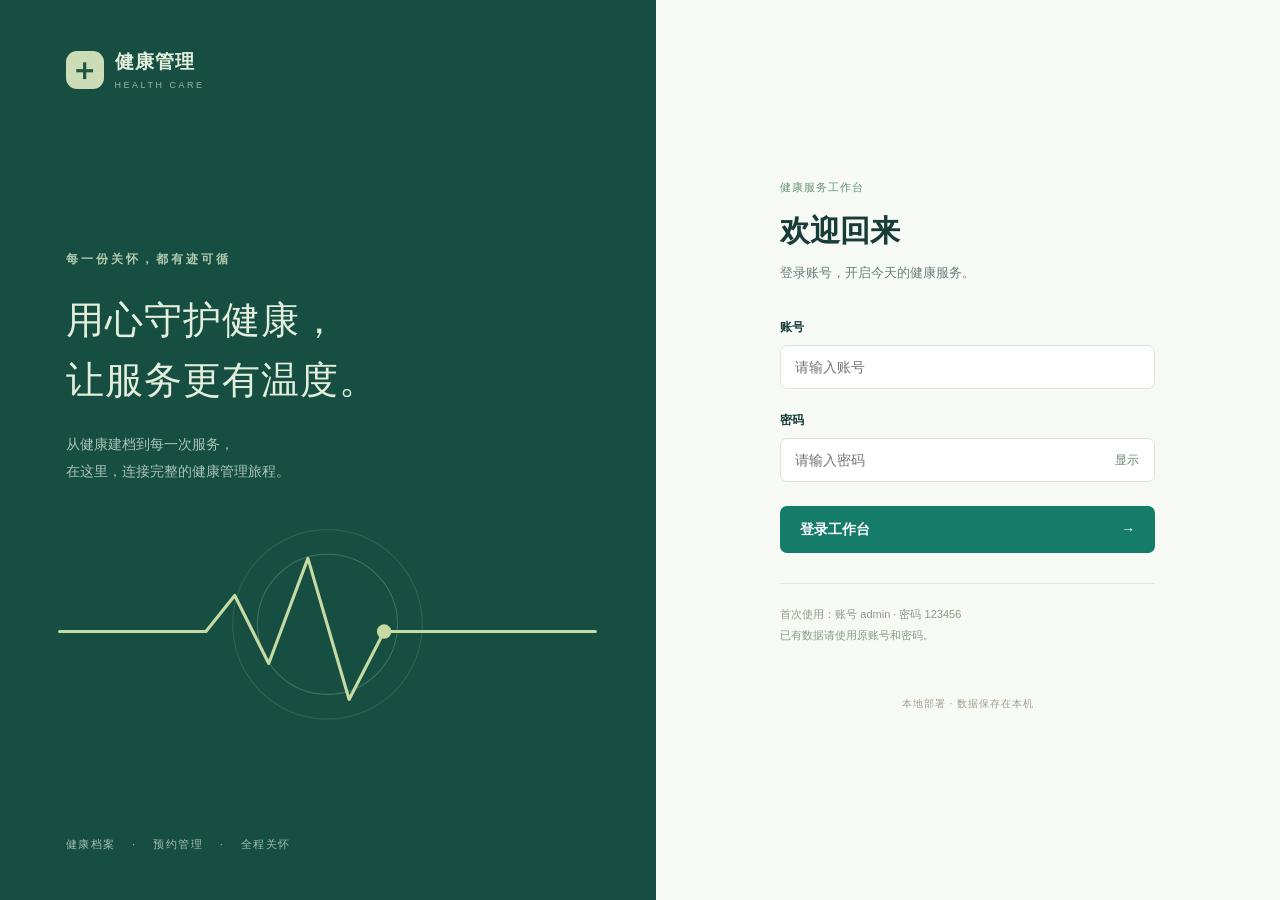
==== commit ca6f75c2: "Fix Windows startup and refresh the health management workspace" ====
--- a/static/index.html
+++ b/static/index.html
@@ -3,7 +3,7 @@
 <head>
   <meta charset="UTF-8">
   <meta name="viewport" content="width=device-width, initial-scale=1">
-  <title>健康评估档案</title>
+  <title>健康管理 · 服务工作台</title>
   <style>
     * { box-sizing: border-box; }
     body { margin: 0; font-family: "Microsoft YaHei", "PingFang SC", sans-serif; font-size: 14px; color: #333; background: #f5f5f5; }
@@ -209,26 +209,35 @@
     .trend-legend { display:flex; gap:12px; margin-bottom:8px; font-size:12px; color:#475569; flex-wrap:wrap; }
     .trend-dot { width:10px; height:10px; border-radius:50%; display:inline-block; margin-right:4px; }
     .line-chart-svg { width:100%; height:280px; background:linear-gradient(180deg,#fff,#f8fbff); border:1px solid #e5eef8; border-radius:10px; }
-    .portrait-third-row { display:grid; grid-template-columns: 2fr 3fr; gap:20px; align-items:stretch; }
-    .portrait-third-row > .portrait-panel { width: 100%; }
-    .portrait-third-left { min-width: 0; }
-    .portrait-third-right { min-width: 0; }
-    .portrait-age-panel .vbar-chart { min-width: 210px; width: 50%; }
-    .portrait-behavior-inline { display:grid; grid-template-columns: repeat(2, minmax(0, 1fr)); gap:20px; }
-    .portrait-behavior-item { border:1px solid #e5eef8; border-radius:8px; padding:10px; background:#fff; }
+    .portrait-third-row { display:flex; gap:20px; align-items:stretch; flex-wrap:wrap; }
+    .portrait-third-row > .portrait-panel { flex: 1 1 0; width: auto; min-width: 320px; }
+    .portrait-third-left { min-width: 320px; min-height: 360px; display:flex; flex-direction:column; }
+    .portrait-third-right { min-width: 320px; min-height: 360px; display:flex; flex-direction:column; }
+    .portrait-age-panel .vbar-compare { flex: 1; min-height: 300px; display:flex; flex-direction:column; }
+    .portrait-age-panel .vbar-chart { min-width: 100%; width: 100%; height: 100%; min-height: 260px; }
+    .portrait-age-panel .vbar-bars { height: 100%; min-height: 220px; }
+    .portrait-behavior-inline { display:flex; flex-direction:column; gap:16px; height:100%; flex:1; }
+    .portrait-behavior-item { border:1px solid #e5eef8; border-radius:8px; padding:10px; background:#fff; min-height:160px; display:flex; flex-direction:column; }
     .portrait-behavior-item h4 { margin-top:0; }
+    .portrait-behavior-item .hbar { flex:1; }
     .portrait-behavior-item .hbar .label { width: 72px; }
     .portrait-behavior-item .hbar .value { width: 48px; }
-    .portrait-disease-row { grid-template-columns: repeat(2, minmax(0, 1fr)); gap:20px; }
-    .portrait-disease-card { background:#fff; border-radius:10px; padding:14px; }
-    .portrait-split-2 .chart-row { flex-wrap: nowrap; align-items: center; }
+    .portrait-disease-row { display:flex; gap:20px; flex-wrap:wrap; align-items:stretch; }
+    .portrait-disease-card { background:#fff; border-radius:10px; padding:14px; flex:1 1 calc(50% - 10px); min-width:320px; min-height:260px; display:flex; flex-direction:column; }
+    .portrait-disease-card .chart-row { flex:1; flex-wrap: nowrap; align-items: center; justify-content:space-between; }
+    .portrait-disease-card .chart-row > div:first-child { flex: 0 0 160px; display:flex; align-items:center; justify-content:center; }
+    .portrait-disease-card .legend { flex:1; min-width:180px; }
     @media (max-width: 1280px) { .overview-grid-six { grid-template-columns: repeat(3, minmax(0, 1fr)); } }
     @media (max-width: 900px) {
-      .portrait-split-2, .portrait-third-row { grid-template-columns: 1fr; }
+      .portrait-split-2 { grid-template-columns: 1fr; }
       .overview-grid-six { grid-template-columns: repeat(2, minmax(0, 1fr)); }
-      .portrait-behavior-inline { grid-template-columns: 1fr; }
-      .portrait-age-panel .vbar-chart { width: 100%; }
-      .portrait-split-2 .chart-row { flex-wrap: wrap; }
+      .portrait-third-row > .portrait-panel { flex: 1 1 100%; }
+      .portrait-third-left, .portrait-third-right { min-height: auto; }
+      .portrait-age-panel .vbar-compare { min-height: auto; }
+      .portrait-behavior-inline { height: auto; }
+      .portrait-behavior-item { min-height: 140px; }
+      .portrait-disease-card { flex: 1 1 100%; }
+      .portrait-disease-card .chart-row { flex-wrap: wrap; }
     }
     .tag-cloud { display:flex; flex-wrap:wrap; gap:8px; }
     .tag-item { background:#eef6ff; color:#2f6da7; border-radius:999px; padding:4px 10px; font-size:12px; }
@@ -365,67 +374,52 @@
     .upload-dropzone.dragover { border-color: #3b82f6; background: #eff6ff; color: #1d4ed8; }
     .upload-dropzone .tip { margin-top: 8px; font-size: 12px; color: #64748b; }
   </style>
+  <link rel="stylesheet" href="theme.css">
 </head>
 <body>
   <div id="login-screen" class="login-screen">
-    <div class="login-card">
-      <h2>欢迎使用健康管理系统</h2>
-      <p>请输入账号密码，登录后进入系统。</p>
-      <div class="form-row"><label>账号</label></div>
-      <div class="form-row"><input type="text" id="login-username" placeholder="请输入账号"></div>
-      <div class="form-row"><label>密码</label></div>
-      <div class="form-row">
-        <div class="password-input-wrap">
-          <input type="password" id="login-password" placeholder="请输入密码">
-          <button type="button" id="btn-toggle-login-password" class="toggle-password-btn">显示</button>
-        </div>
-      </div>
-      <div class="form-row"><button class="btn btn-primary" id="btn-login" style="width:100%">登录</button></div>
-      <div id="login-msg"></div>
-      <div class="login-tip">默认账号：admin，默认密码：123456（可在后端系统设置中调整）。</div>
-    </div>
+    <section class="login-story" aria-label="健康管理系统介绍">
+      <div class="brand"><span class="brand-mark">＋</span><div>健康管理<span>HEALTH CARE</span></div></div>
+      <div class="story-copy"><div class="eyebrow">每一份关怀，都有迹可循</div><h1>用心守护健康，<br>让服务更有温度。</h1><p>从健康建档到每一次服务，<br>在这里，连接完整的健康管理旅程。</p></div>
+      <svg class="care-illustration" viewBox="0 0 560 220" fill="none" aria-hidden="true"><circle cx="280" cy="110" r="92" stroke="currentColor" opacity=".15"/><circle cx="280" cy="110" r="68" stroke="currentColor" opacity=".25"/><path d="M20 117h142l28-35 33 66 38-102 40 137 34-66h205" stroke="currentColor" stroke-width="3" stroke-linecap="round" stroke-linejoin="round"/><circle cx="335" cy="117" r="7" fill="currentColor"/></svg>
+      <div class="story-footer">健康档案 <span>·</span> 预约管理 <span>·</span> 全程关怀</div>
+    </section>
+    <div class="login-panel"><form id="login-form" class="login-card">
+      <span class="login-tag">健康服务工作台</span><h2>欢迎回来</h2><p>登录账号，开启今天的健康服务。</p>
+      <label for="login-username">账号</label><input type="text" id="login-username" placeholder="请输入账号" autocomplete="username" required>
+      <label for="login-password">密码</label><div class="password-input-wrap"><input type="password" id="login-password" placeholder="请输入密码" autocomplete="current-password" required><button type="button" id="btn-toggle-login-password" class="toggle-password-btn" aria-label="显示密码" aria-pressed="false">显示</button></div>
+      <div id="login-msg" role="status" aria-live="polite"></div>
+      <button type="submit" class="btn btn-primary" id="btn-login">登录工作台 <span aria-hidden="true">→</span></button>
+      <div class="login-tip">首次使用：账号 admin · 密码 123456<br>已有数据请使用原账号和密码。</div>
+    </form><p class="login-footer">本地部署 · 数据保存在本机</p></div>
   </div>
   <div id="app-shell" class="app hide">
-    <nav class="sidebar">
-      <h1>健康管理系统</h1>
-      <a href="#" data-page="home" class="active">首页</a>
-      <a href="#" data-page="customers">客户列表</a>
-      <a href="#" data-page="health">健康档案</a>
-      <a href="#" data-page="portrait">健康画像</a>
-      <a href="#" data-page="appointments">预约服务</a>
-      <a href="#" data-page="home-appointments">上门预约</a>
-      <a href="#" data-page="improvement-tracking">理疗记录</a>
-      <a href="#" data-page="query-export">数据查询导出</a>
-      <a href="#" data-page="device-management">设备管理</a>
-      <a href="#" data-page="audit-logs">系统审计日志</a>
+    <button class="sidebar-backdrop" id="sidebar-backdrop" aria-label="关闭导航" tabindex="-1"></button>
+    <nav class="sidebar" id="sidebar" aria-label="主导航">
+      <div class="brand"><span class="brand-mark">＋</span><div>健康管理<span>HEALTH CARE</span></div></div>
+      <div class="nav-group-label">工作空间</div>
+      <a href="#home" data-page="home" class="active"><span class="nav-icon" aria-hidden="true">⌂</span>工作台</a>
+      <a href="#customers" data-page="customers"><span class="nav-icon" aria-hidden="true">☷</span>客户列表</a>
+      <a href="#health" data-page="health"><span class="nav-icon" aria-hidden="true">▤</span>健康档案</a>
+      <a href="#portrait" data-page="portrait"><span class="nav-icon" aria-hidden="true">◉</span>健康画像</a>
+      <div class="nav-group-label">服务管理</div>
+      <a href="#appointments" data-page="appointments"><span class="nav-icon" aria-hidden="true">▦</span>预约服务</a>
+      <a href="#home-appointments" data-page="home-appointments"><span class="nav-icon" aria-hidden="true">⌘</span>上门预约</a>
+      <a href="#improvement-tracking" data-page="improvement-tracking"><span class="nav-icon" aria-hidden="true">♡</span>理疗记录</a>
+      <div class="nav-group-label">系统管理</div>
+      <a href="#query-export" data-page="query-export"><span class="nav-icon" aria-hidden="true">⇩</span>数据查询导出</a>
+      <a href="#device-management" data-page="device-management"><span class="nav-icon" aria-hidden="true">▣</span>设备管理</a>
+      <a href="#audit-logs" data-page="audit-logs"><span class="nav-icon" aria-hidden="true">≡</span>系统审计日志</a>
+      <div class="sidebar-footer"><span class="status-dot"></span> 本地健康管理系统</div>
     </nav>
-    <main class="main">
+    <main class="main" id="main-content">
+      <header class="topbar"><div class="topbar-location"><button class="menu-toggle" id="menu-toggle" aria-label="打开导航" aria-expanded="false" aria-controls="sidebar">☰</button><span class="breadcrumb">健康管理</span><span class="breadcrumb-divider">/</span><strong id="page-title">工作台</strong></div><div class="topbar-actions"><span id="header-date"></span><span class="user-avatar" aria-hidden="true">健</span><span id="current-user">管理员</span><button class="btn btn-outline btn-small" id="btn-logout">退出登录</button></div></header>
       <div id="page-home" class="page">
-        <div class="card home-hero">
-          <h2 id="current-date" class="home-hero-title"></h2>
-          <p class="home-hero-desc">聚焦军休所健康服务场景，全面展示服务体量、执行质量与标准化体系，提升运营管理效率与服务感知。</p>
-        </div>
-        <div class="card">
-          <h2>核心概览</h2>
-          <div class="stats" id="stats"></div>
-        </div>
-        <div class="card">
-          <h2>服务亮点</h2>
-          <div class="home-highlight-grid">
-            <div class="home-highlight-card">
-              <h3>服务覆盖与响应</h3>
-              <p>全年开展常态化军休所7项理疗服务，理疗服务响应度100%，支撑日常健康服务保障。</p>
-            </div>
-            <div class="home-highlight-card">
-              <h3>团队协同执行力</h3>
-              <p>军休所健康团队与上门智慧康养团队协同执行，配合完成多次对外上级接待任务。</p>
-            </div>
-            <div class="home-highlight-card">
-              <h3>专享服务体验</h3>
-              <p>面向行动不便客户提供上门服务，并为每位客户匹配专享健康专员1对1服务。</p>
-            </div>
-          </div>
-        </div>
+        <div class="home-heading"><div><div class="eyebrow">HEALTH CARE WORKSPACE</div><h1>健康服务工作台</h1><p>掌握服务动态，从容安排每一天。</p></div><button class="btn btn-outline" data-quick-page="portrait">查看健康画像 ↗</button></div>
+        <div class="card home-hero"><div><span class="hero-tag">日常关怀 · 全程相伴</span><h2 id="current-date" class="home-hero-title"></h2><p class="home-hero-desc">让健康档案更完整，让每一次服务都有回应。</p><div class="hero-actions"><button class="btn btn-primary" data-quick-page="health">＋ 新建健康档案</button><button class="btn hero-secondary" data-quick-page="appointments">安排预约 →</button></div></div><div class="hero-art" aria-hidden="true"><span>＋</span><svg viewBox="0 0 240 80"><path d="M0 40h65l14-22 20 44 25-58 23 72 20-36h73" fill="none" stroke="currentColor" stroke-width="2"/></svg></div></div>
+        <div class="section-heading"><h2>服务概览</h2><span>按已完成服务统计</span></div>
+        <div class="stats" id="stats" aria-live="polite"><div class="loading-state">正在加载服务数据…</div></div>
+        <div class="quick-links"><button data-quick-page="customers"><span class="quick-icon">☷</span><span><strong>客户档案</strong><small>查找客户与服务记录</small></span><span class="quick-arrow">↗</span></button><button data-quick-page="home-appointments"><span class="quick-icon">⌂</span><span><strong>上门服务</strong><small>安排服务人员与时间</small></span><span class="quick-arrow">↗</span></button><button data-quick-page="query-export"><span class="quick-icon">⇩</span><span><strong>导出与备份</strong><small>整理数据，妥善留存</small></span><span class="quick-arrow">↗</span></button></div>
         <div class="analytics-grid">
           <div class="card">
             <h2>最近 7 天预约趋势</h2>
@@ -443,6 +437,7 @@
             <table class="mini-table"><thead><tr><th>项目类别</th><th>使用次数</th><th>总时长(分钟)</th></tr></thead><tbody id="equipment-usage-top"></tbody></table>
           </div>
         </div>
+        <details class="service-details"><summary>服务团队与标准流程 <span>查看服务说明</span></summary>
         <div class="card home-feature-section">
           <h2 class="home-feature-title">人员配置</h2>
           <div class="home-feature-grid">
@@ -493,6 +488,7 @@
             </div>
           </div>
         </div>
+        </details>
       </div>
       <div id="page-customers" class="page hide">
         <div class="card">
--- a/static/theme.css
+++ b/static/theme.css
@@ -0,0 +1,68 @@
+/* Local, dependency-free interface theme. */
+:root { --ink:#183c37; --muted:#687e79; --accent:#167c6a; --accent-dark:#0c6052; --line:#dfe9e5; --canvas:#f4f7f5; }
+body { background:var(--canvas); color:var(--ink); font-family:"Segoe UI","Microsoft YaHei","PingFang SC",sans-serif; line-height:1.5; }
+button,input,select,textarea { font-family:inherit; }
+button,a,input,select,textarea,summary { -webkit-tap-highlight-color:transparent; }
+:focus-visible { outline:3px solid #5aaa97; outline-offset:3px; }
+button { transition:background .16s,box-shadow .16s; }
+.btn { border-radius:7px; padding:10px 18px; font-weight:600; line-height:1.5; }
+.btn-primary { background:var(--accent); }
+.btn-primary:hover { background:var(--accent-dark); }
+.btn-secondary,.btn-outline { background:#f2f6f3; color:#375d52; border:1px solid #dbe7e0; }
+.btn-secondary:hover,.btn-outline:hover { background:#e6efe9; }
+.btn-danger { background:#b74b49; }
+.btn-small { padding:6px 11px; font-size:12px; }
+button:disabled { opacity:.6; cursor:wait; }
+input,select,textarea { border-color:#d3e0d9; border-radius:7px; padding:9px 11px; color:var(--ink); background:#fff; max-width:100%; }
+input:focus,select:focus,textarea:focus { border-color:var(--accent); box-shadow:0 0 0 3px #167c6a15; }
+input[type=checkbox],input[type=radio] { accent-color:var(--accent); }
+.brand { display:flex; align-items:center; gap:11px; font-size:19px; font-weight:700; letter-spacing:1px; }
+.brand>div>span { display:block; font-size:9px; letter-spacing:2.5px; font-weight:500; margin-top:2px; opacity:.65; }
+.brand-mark { display:flex; align-items:center; justify-content:center; width:38px; height:38px; border-radius:11px; color:white; background:var(--accent); font-size:30px; line-height:1; }
+.sidebar { width:226px; padding:28px 16px 20px; background:#fff; color:var(--ink); border-right:1px solid var(--line); position:fixed; inset:0 auto 0 0; height:100dvh; overflow-y:auto; display:flex; flex-direction:column; z-index:40; }
+.sidebar .brand { padding:0 8px 20px; }
+.nav-group-label { font-size:11px; color:#7d918a; padding:17px 15px 7px; letter-spacing:1px; }
+.sidebar a { padding:10px 14px; border:0; border-radius:7px; color:#5b736b; display:flex; align-items:center; gap:12px; margin:2px 0; font-size:13px; }
+.sidebar a:hover { background:#f0f5f1; color:var(--accent-dark); }
+.sidebar a.active { background:#e6f1eb; color:var(--accent-dark); font-weight:700; }
+.nav-icon { width:18px; text-align:center; font-size:20px; font-weight:400; line-height:1; }
+.sidebar-footer { margin-top:auto; padding:28px 13px 0; color:#81928a; font-size:11px; }
+.status-dot { width:6px; height:6px; border-radius:50%; background:#6eaa8d; display:inline-block; margin-right:7px; }
+.main { margin-left:226px; padding:0 36px 36px; min-width:0; width:calc(100% - 226px); overflow:visible; }
+.topbar { height:80px; display:flex; align-items:center; justify-content:space-between; gap:16px; border-bottom:1px solid var(--line); margin-bottom:30px; }
+.topbar-location,.topbar-actions { display:flex; align-items:center; gap:14px; font-size:12px; }
+.breadcrumb,#header-date { color:#7e8f87; }.breadcrumb-divider { color:#b8c8bf; }
+.user-avatar { width:29px; height:29px; display:grid; place-items:center; background:#e2ece3; border-radius:50%; color:#47735e; font-size:12px; }
+.page { max-width:1600px; margin:auto; }.card { border:1px solid var(--line); box-shadow:0 2px 4px #17382b02; border-radius:12px; padding:24px; margin-bottom:22px; min-width:0; }
+.card h2 { font-size:16px; color:var(--ink); }.home-heading { display:flex; justify-content:space-between; align-items:center; gap:16px; margin-bottom:24px; }
+.eyebrow { font-size:10px; letter-spacing:1.8px; color:var(--accent); font-weight:600; }
+.home-heading h1 { margin:6px 0; font-size:27px; letter-spacing:-.8px; font-weight:650; }.home-heading p { margin:0; color:var(--muted); font-size:13px; }
+.home-hero { background:#174e42; color:#fff; display:flex; align-items:center; justify-content:space-between; padding:28px 32px; min-height:205px; overflow:hidden; border:0; position:relative; }
+.hero-tag { font-size:10px; letter-spacing:1.6px; color:#b5d5c4; }.home-hero .home-hero-title { font-size:26px; color:#f4f9ee; margin:12px 0 7px; letter-spacing:1px; }.home-hero-desc { color:#bfd5c9; font-size:12px; }
+.hero-actions { display:flex; gap:10px; margin-top:22px; }.hero-actions .btn-primary { background:#e2edc9; color:#28523c; font-size:12px; }.hero-actions .btn-primary:hover { background:#f0f6dc; }.hero-secondary { color:#d5e5d8; background:transparent; font-size:12px; }
+.hero-art { width:240px; height:160px; position:relative; display:grid; place-items:center; color:#b6d29b; flex-shrink:0; }.hero-art:before,.hero-art:after { content:""; position:absolute; border:1px solid #a9ceae30; border-radius:50%; width:170px; height:170px; }.hero-art:after { width:230px; height:230px; }.hero-art>span { font-size:90px; font-weight:200; opacity:.18; transform:translateY(-20px); }.hero-art svg { width:230px; position:absolute; top:60px; }
+.section-heading { display:flex; justify-content:space-between; align-items:center; margin:26px 0 12px; }.section-heading h2 { margin:0; font-size:16px; }.section-heading>span { font-size:11px; color:var(--muted); }
+.stats { display:grid; grid-template-columns:repeat(3,minmax(0,1fr)); gap:18px; }.stat-box { min-width:0; padding:21px 24px; border:1px solid var(--line); box-shadow:none; border-radius:11px; position:relative; }.stat-box .num { font-size:34px; line-height:1.2; letter-spacing:-1px; color:var(--ink); font-weight:600; margin:12px 0; font-variant-numeric:tabular-nums; }.stat-box .label { color:#5c776b; font-size:12px; }.stat-box .stat-extra { font-size:11px; color:#809187; display:flex; gap:16px; min-height:18px; margin-top:6px; }.stat-box:after { content:'↗'; position:absolute; right:22px; top:18px; color:#92ac9d; font-size:20px; }
+.quick-links { display:grid; grid-template-columns:repeat(3,minmax(0,1fr)); gap:18px; margin:22px 0; }.quick-links>button { display:flex; align-items:center; text-align:left; gap:13px; padding:18px; border:1px solid var(--line); background:#fff; border-radius:10px; cursor:pointer; color:var(--ink); min-width:0; }.quick-links>button:hover { background:#eef5ec; border-color:#a8c4b4; }.quick-links strong { display:block; font-size:12px; }.quick-links small { display:block; font-size:10px; margin-top:4px; color:var(--muted); }.quick-icon { width:34px; height:34px; display:grid; place-items:center; background:#f0f4e9; color:#6f8860; border-radius:8px; font-size:20px; flex-shrink:0; }.quick-arrow { margin-left:auto; color:#91a597; }
+.analytics-grid { grid-template-columns:minmax(0,1fr) minmax(0,1fr); gap:20px; }.analytics-grid .form-row { gap:8px; font-size:11px; }.analytics-grid .form-row label { min-width:auto; }.analytics-grid input { font-size:11px; padding:5px; }.analytics-grid .form-row .btn { padding:5px 9px; }.trend-bar { margin:14px 0; }.trend-bar .bar { height:9px; background:#eff4ee; }.trend-bar .bar>span { background:#77a78c; }.trend-bar .date { color:#7a8e81; font-size:11px; }.trend-bar .value { color:#44644d; font-size:12px; }
+.table-scroll { width:100%; overflow-x:auto; border-radius:7px; overscroll-behavior-x:contain; }th { background:#f4f7f3; color:#6d8275; font-size:12px; font-weight:500; white-space:nowrap; }td { font-size:13px; color:#3b5447; border-color:#edf1eb; }th,td { padding:13px 14px; }tbody tr:hover { background:#f6faf5; }td .btn { white-space:nowrap; }.integrated-tab-btn.active { background:var(--accent); border-color:var(--accent); }.integrated-tab-btn:hover { color:var(--accent); border-color:var(--accent); }
+.health-section,.health-fold,.health-item { border-color:var(--line); }.health-fold summary { background:#f4f8f2; color:var(--ink); }.health-fold-content { padding-top:14px; }.health-item { background:#fcfdfb; white-space:normal; flex-wrap:wrap; }.base-info-grid { grid-template-columns:repeat(2,minmax(0,1fr)); }.portrait-layer,.portrait-panel { min-width:0; }.portrait-third-row>.portrait-panel,.portrait-disease-card { min-width:min(320px,100%); }
+.service-details { border-top:1px solid var(--line); margin-top:4px; padding-top:18px; }.service-details summary { cursor:pointer; font-size:13px; color:#526f5e; padding-bottom:16px; }.service-details summary span { float:right; color:#8a9b8d; font-size:11px; }.service-details .card { margin-top:10px; }.msg { border-radius:8px; line-height:1.7; }.msg.err { background:#fcf0ed; color:#a83f31; }.msg.ok { background:#ecf5ec; color:#3b7450; }.loading-state,.empty-state { color:var(--muted); padding:24px; font-size:13px; }
+.modal-mask { background:#102b2559; backdrop-filter:blur(3px); }.modal { border-radius:14px; box-shadow:0 20px 80px #0b261d30; }.integrated-section-head { flex-wrap:wrap; gap:10px; }
+.menu-toggle,.sidebar-backdrop { display:none; }
+.login-screen { min-height:100dvh; display:grid; grid-template-columns:1.05fr 1fr; padding:0; background:#f7f9f4; position:relative; overflow:hidden; }.login-screen:before,.login-screen:after { display:none; }.login-story { min-height:100dvh; background:#174e42; color:#e3efdc; padding:48px 10%; display:flex; flex-direction:column; position:relative; overflow:hidden; }.login-story .brand-mark { background:#cbdcb7; color:#245540; }.story-copy { margin-top:auto; padding-top:80px; }.story-copy .eyebrow { color:#afc9ad; font-size:12px; letter-spacing:3px; }.story-copy h1 { font-size:clamp(28px,3vw,44px); line-height:1.55; font-weight:500; margin:22px 0; letter-spacing:1px; }.story-copy p { color:#a9c5b6; line-height:1.9; font-size:14px; }.care-illustration { width:110%; color:#c6dba4; margin:12px -5% 20px; }.story-footer { margin-top:auto; font-size:11px; letter-spacing:1.5px; color:#a1bead; }.story-footer span { padding:0 12px; }
+.login-panel { display:flex; flex-direction:column; align-items:center; justify-content:center; padding:40px; }.login-card { width:100%; max-width:375px; box-shadow:none; background:transparent; padding:0; border-radius:0; }.login-tag { font-size:11px; letter-spacing:1px; color:#689478; display:block; margin-bottom:12px; }.login-card h2 { color:var(--ink); font-size:30px; font-weight:600; margin:0 0 10px; }.login-card p { font-size:13px; color:var(--muted); margin-bottom:36px; }.login-card label { display:block; font-size:12px; font-weight:600; margin:22px 0 9px; }.login-card input { padding:13px 14px; background:#fff; border-color:#dce5d8; }.password-input-wrap { width:100%; }.password-input-wrap input { padding-right:70px; }.toggle-password-btn { background:transparent; color:#678570; }.login-card #btn-login { width:100%; margin-top:24px; padding:13px 20px; text-align:left; }.login-card #btn-login span { float:right; }.login-card .login-tip { border-top:1px solid #dfe8d9; margin-top:30px; padding-top:20px; font-size:11px; line-height:1.9; color:#8a9a87; }.login-footer { font-size:10px; color:#96a28f; margin-top:50px; letter-spacing:1px; }#login-msg:not(:empty) { margin-top:14px; }
+@media(min-width:1600px) { .main { padding-left:50px; padding-right:50px; } }
+@media(max-width:1150px) { .main { padding-left:24px; padding-right:24px; }.sidebar { width:205px; }.main { margin-left:205px; width:calc(100% - 205px); }.hero-art { width:160px; }.quick-links { gap:10px; }.quick-links>button { padding:12px; gap:9px; }.quick-arrow { display:none; }.analytics-grid { grid-template-columns:1fr; } }
+@media(max-width:800px) { .sidebar { transform:translateX(-100%); transition:transform .2s; width:226px; }.nav-open .sidebar { transform:translateX(0); }.main { margin-left:0; width:100%; padding:0 20px 24px; }.menu-toggle { display:block; background:none; border:1px solid var(--line); border-radius:6px; color:var(--ink); padding:3px 8px; font-size:18px; cursor:pointer; }.nav-open .sidebar-backdrop { display:block; position:fixed; inset:0; background:#17392c55; z-index:39; border:0; }.topbar { height:68px; margin-bottom:24px; }.breadcrumb,.breadcrumb-divider,#header-date { display:none; }.topbar-actions { gap:8px; }.login-screen { grid-template-columns:1fr; }.login-story { display:none; }.login-panel { min-height:100dvh; padding:40px 28px; }.portrait-split-2 { grid-template-columns:1fr; }.base-info-grid { grid-template-columns:1fr; } }
+@media(max-width:560px) { .main { padding:0 14px 22px; }.topbar-actions .user-avatar,#current-user { display:none; }.topbar-location { gap:10px; }.home-heading h1 { font-size:23px; }.home-heading>.btn { padding:7px 9px; font-size:11px; }.home-heading p { font-size:12px; }.home-hero { padding:24px; min-height:200px; }.home-hero .home-hero-title { font-size:23px; }.hero-art { display:none; }.card { padding:16px; }.stats { gap:8px; }.stat-box { padding:13px 10px; }.stat-box .num { font-size:26px; }.stat-box .label { font-size:10px; }.stat-box:after { display:none; }.stat-box .stat-extra { display:block; font-size:9px; }.quick-links { grid-template-columns:1fr; gap:8px; }.quick-links>button { padding:12px 16px; }.quick-links small { margin-top:0; }.quick-arrow { display:block; }.form-row { gap:10px; }.search-bar input[type=text] { width:100%; }.home-feature-grid,.analytics-grid { grid-template-columns:minmax(0,1fr); }.portrait-disease-card .chart-row { flex-wrap:wrap; }.overview-grid-six { grid-template-columns:repeat(2,minmax(0,1fr)); }.portrait-overview-layout { grid-template-columns:1fr; }.portrait-layer-head { flex-wrap:wrap; }.health-item.full { overflow:visible; }.modal-mask { padding:12px; }.modal { padding:18px; }.export-config-columns { grid-template-columns:1fr; }.modal-actions { flex-wrap:wrap; }.form-row input,.form-row select { min-width:0; }.section-pagination { flex-wrap:wrap; }.funnel-step { grid-template-columns:90px 1fr 50px; }.portrait-panel { padding:10px; }.portrait-third-left,.portrait-third-right { min-width:0; } }
+@media(prefers-reduced-motion:reduce) { *,*:before,*:after { animation:none!important; transition:none!important; scroll-behavior:auto!important; } }
+.base-info-item { min-width:0; }
+.identity-line { flex-wrap:wrap; min-width:0; }
+@media(max-width:560px) {
+  .base-info-item { flex-wrap:wrap; align-items:flex-start; }
+  .base-info-item>label { width:100%; }
+  .base-info-item>input,.base-info-item>select { width:100%; }
+  .base-info-item .identity-line label { min-width:0; }
+  #backup-path,#restore-backup-file { min-width:0!important; width:100%; }
+}
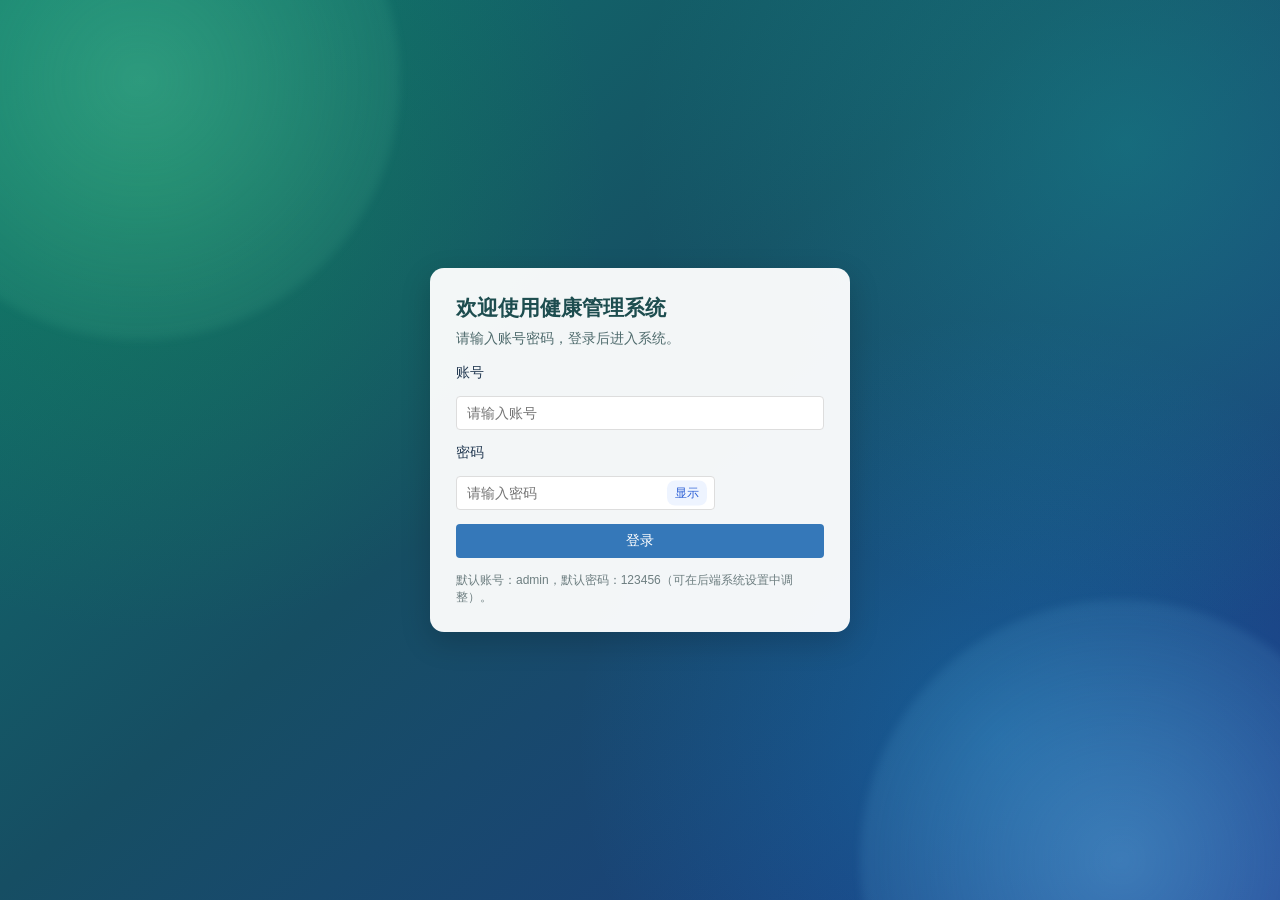
==== commit 56668b09: "Implement care system V2 with individual tracking, validated metrics and isolated demo" ====
--- a/static/index.html
+++ b/static/index.html
@@ -3,7 +3,7 @@
 <head>
   <meta charset="UTF-8">
   <meta name="viewport" content="width=device-width, initial-scale=1">
-  <title>健康管理 · 服务工作台</title>
+  <title>健康评估档案</title>
   <style>
     * { box-sizing: border-box; }
     body { margin: 0; font-family: "Microsoft YaHei", "PingFang SC", sans-serif; font-size: 14px; color: #333; background: #f5f5f5; }
@@ -374,52 +374,91 @@
     .upload-dropzone.dragover { border-color: #3b82f6; background: #eff6ff; color: #1d4ed8; }
     .upload-dropzone .tip { margin-top: 8px; font-size: 12px; color: #64748b; }
   </style>
-  <link rel="stylesheet" href="theme.css">
+  <link rel="stylesheet" href="care-v2.css">
 </head>
 <body>
   <div id="login-screen" class="login-screen">
-    <section class="login-story" aria-label="健康管理系统介绍">
-      <div class="brand"><span class="brand-mark">＋</span><div>健康管理<span>HEALTH CARE</span></div></div>
-      <div class="story-copy"><div class="eyebrow">每一份关怀，都有迹可循</div><h1>用心守护健康，<br>让服务更有温度。</h1><p>从健康建档到每一次服务，<br>在这里，连接完整的健康管理旅程。</p></div>
-      <svg class="care-illustration" viewBox="0 0 560 220" fill="none" aria-hidden="true"><circle cx="280" cy="110" r="92" stroke="currentColor" opacity=".15"/><circle cx="280" cy="110" r="68" stroke="currentColor" opacity=".25"/><path d="M20 117h142l28-35 33 66 38-102 40 137 34-66h205" stroke="currentColor" stroke-width="3" stroke-linecap="round" stroke-linejoin="round"/><circle cx="335" cy="117" r="7" fill="currentColor"/></svg>
-      <div class="story-footer">健康档案 <span>·</span> 预约管理 <span>·</span> 全程关怀</div>
-    </section>
-    <div class="login-panel"><form id="login-form" class="login-card">
-      <span class="login-tag">健康服务工作台</span><h2>欢迎回来</h2><p>登录账号，开启今天的健康服务。</p>
-      <label for="login-username">账号</label><input type="text" id="login-username" placeholder="请输入账号" autocomplete="username" required>
-      <label for="login-password">密码</label><div class="password-input-wrap"><input type="password" id="login-password" placeholder="请输入密码" autocomplete="current-password" required><button type="button" id="btn-toggle-login-password" class="toggle-password-btn" aria-label="显示密码" aria-pressed="false">显示</button></div>
-      <div id="login-msg" role="status" aria-live="polite"></div>
-      <button type="submit" class="btn btn-primary" id="btn-login">登录工作台 <span aria-hidden="true">→</span></button>
-      <div class="login-tip">首次使用：账号 admin · 密码 123456<br>已有数据请使用原账号和密码。</div>
-    </form><p class="login-footer">本地部署 · 数据保存在本机</p></div>
+    <div class="login-card">
+      <h2>欢迎使用健康管理系统</h2>
+      <p>请输入账号密码，登录后进入系统。</p>
+      <div class="form-row"><label>账号</label></div>
+      <div class="form-row"><input type="text" id="login-username" placeholder="请输入账号"></div>
+      <div class="form-row"><label>密码</label></div>
+      <div class="form-row">
+        <div class="password-input-wrap">
+          <input type="password" id="login-password" placeholder="请输入密码">
+          <button type="button" id="btn-toggle-login-password" class="toggle-password-btn">显示</button>
+        </div>
+      </div>
+      <div class="form-row"><button class="btn btn-primary" id="btn-login" style="width:100%">登录</button></div>
+      <div id="login-msg"></div>
+      <div class="login-tip">默认账号：admin，默认密码：123456（可在后端系统设置中调整）。</div>
+    </div>
   </div>
   <div id="app-shell" class="app hide">
-    <button class="sidebar-backdrop" id="sidebar-backdrop" aria-label="关闭导航" tabindex="-1"></button>
-    <nav class="sidebar" id="sidebar" aria-label="主导航">
-      <div class="brand"><span class="brand-mark">＋</span><div>健康管理<span>HEALTH CARE</span></div></div>
-      <div class="nav-group-label">工作空间</div>
-      <a href="#home" data-page="home" class="active"><span class="nav-icon" aria-hidden="true">⌂</span>工作台</a>
-      <a href="#customers" data-page="customers"><span class="nav-icon" aria-hidden="true">☷</span>客户列表</a>
-      <a href="#health" data-page="health"><span class="nav-icon" aria-hidden="true">▤</span>健康档案</a>
-      <a href="#portrait" data-page="portrait"><span class="nav-icon" aria-hidden="true">◉</span>健康画像</a>
-      <div class="nav-group-label">服务管理</div>
-      <a href="#appointments" data-page="appointments"><span class="nav-icon" aria-hidden="true">▦</span>预约服务</a>
-      <a href="#home-appointments" data-page="home-appointments"><span class="nav-icon" aria-hidden="true">⌘</span>上门预约</a>
-      <a href="#improvement-tracking" data-page="improvement-tracking"><span class="nav-icon" aria-hidden="true">♡</span>理疗记录</a>
-      <div class="nav-group-label">系统管理</div>
-      <a href="#query-export" data-page="query-export"><span class="nav-icon" aria-hidden="true">⇩</span>数据查询导出</a>
-      <a href="#device-management" data-page="device-management"><span class="nav-icon" aria-hidden="true">▣</span>设备管理</a>
-      <a href="#audit-logs" data-page="audit-logs"><span class="nav-icon" aria-hidden="true">≡</span>系统审计日志</a>
-      <div class="sidebar-footer"><span class="status-dot"></span> 本地健康管理系统</div>
-    </nav>
-    <main class="main" id="main-content">
-      <header class="topbar"><div class="topbar-location"><button class="menu-toggle" id="menu-toggle" aria-label="打开导航" aria-expanded="false" aria-controls="sidebar">☰</button><span class="breadcrumb">健康管理</span><span class="breadcrumb-divider">/</span><strong id="page-title">工作台</strong></div><div class="topbar-actions"><span id="header-date"></span><span class="user-avatar" aria-hidden="true">健</span><span id="current-user">管理员</span><button class="btn btn-outline btn-small" id="btn-logout">退出登录</button></div></header>
-      <div id="page-home" class="page">
-        <div class="home-heading"><div><div class="eyebrow">HEALTH CARE WORKSPACE</div><h1>健康服务工作台</h1><p>掌握服务动态，从容安排每一天。</p></div><button class="btn btn-outline" data-quick-page="portrait">查看健康画像 ↗</button></div>
-        <div class="card home-hero"><div><span class="hero-tag">日常关怀 · 全程相伴</span><h2 id="current-date" class="home-hero-title"></h2><p class="home-hero-desc">让健康档案更完整，让每一次服务都有回应。</p><div class="hero-actions"><button class="btn btn-primary" data-quick-page="health">＋ 新建健康档案</button><button class="btn hero-secondary" data-quick-page="appointments">安排预约 →</button></div></div><div class="hero-art" aria-hidden="true"><span>＋</span><svg viewBox="0 0 240 80"><path d="M0 40h65l14-22 20 44 25-58 23 72 20-36h73" fill="none" stroke="currentColor" stroke-width="2"/></svg></div></div>
-        <div class="section-heading"><h2>服务概览</h2><span>按已完成服务统计</span></div>
-        <div class="stats" id="stats" aria-live="polite"><div class="loading-state">正在加载服务数据…</div></div>
-        <div class="quick-links"><button data-quick-page="customers"><span class="quick-icon">☷</span><span><strong>客户档案</strong><small>查找客户与服务记录</small></span><span class="quick-arrow">↗</span></button><button data-quick-page="home-appointments"><span class="quick-icon">⌂</span><span><strong>上门服务</strong><small>安排服务人员与时间</small></span><span class="quick-arrow">↗</span></button><button data-quick-page="query-export"><span class="quick-icon">⇩</span><span><strong>导出与备份</strong><small>整理数据，妥善留存</small></span><span class="quick-arrow">↗</span></button></div>
+    <div class="v2-mobile-shade hide" id="v2-shade"></div>
+    <nav class="sidebar" aria-label="主导航"><h1><span class="v2-brand-mark">＋</span>智慧康养<span class="v2-brand-sub">CONNECTED CARE</span></h1><div class="v2-nav-label">健康服务管理</div>
+      <a href="#" data-page="v2-dashboard" data-v2-nav="dashboard"><i aria-hidden="true">▦</i>综合驾驶舱</a>
+      <a href="#" data-page="v2-portrait" data-v2-nav="portrait"><i aria-hidden="true">◉</i>群体健康画像</a>
+      <a href="#" data-page="v2-operations" data-v2-nav="operations"><i aria-hidden="true">▤</i>康养服务运营</a>
+      <a href="#" data-page="v2-effects" data-v2-nav="effects"><i aria-hidden="true">↗</i>康养效果评估</a>
+      <a href="#" data-page="v2-satisfaction" data-v2-nav="satisfaction"><i aria-hidden="true">♡</i>满意度与需求</a>
+      <a href="#" data-page="v2-personal" data-v2-nav="personal"><i aria-hidden="true">▣</i>个人健康档案</a>
+      <a href="#" data-page="v2-reports" data-v2-nav="reports"><i aria-hidden="true">▧</i>健康管理报告</a>
+      <details id="v2-legacy-tools"><summary>业务登记与系统工具</summary>
+        <a href="#" data-page="customers">客户档案登记</a>
+        <a href="#" data-page="health">健康评估登记</a>
+        <a href="#" data-page="appointments">现场预约</a>
+        <a href="#" data-page="home-appointments">上门预约</a>
+        <a href="#" data-page="improvement-tracking">历史理疗记录与附件</a>
+        <a href="#" data-page="query-export">原查询导出与备份</a>
+        <a href="#" data-page="device-management">原设备配置</a>
+        <a href="#" data-page="audit-logs">系统审计日志</a>
+      </details><div class="v2-nav-foot">以个人健康追踪为核心<br>服务 · 记录 · 反馈 · 跟进</div></nav>
+    <main class="main">
+      <header class="v2-topbar"><div class="v2-topbar-left"><button class="v2-btn v2-menu" id="v2-menu" aria-label="打开导航">☰</button><span>军休所健康管理</span><span>/</span><strong id="v2-page-label">综合驾驶舱</strong></div><div class="v2-topbar-right"><span id="v2-demo-badge" class="v2-tag alert hide">虚构演示数据</span><span class="v2-avatar">健</span><span id="v2-current-user"></span><button class="v2-btn" id="v2-admin-button">管理设置</button><button class="v2-btn" id="v2-logout">退出</button></div></header>
+      <div id="v2-filters" class="v2-filter-bar">
+        <label>统计期间<select id="v2-preset"><option value="month">本月</option><option value="30">近30天</option><option value="quarter">本季度</option><option value="year">年度</option><option value="custom">自定义</option></select></label>
+        <label>开始日期<input id="v2-start" type="date"></label><label>结束日期<input id="v2-end" type="date"></label>
+        <label>年龄<select id="v2-age"><option value="">全部年龄</option><option>60岁以下</option><option>60–69岁</option><option>70–79岁</option><option>80–89岁</option><option>90岁及以上</option><option>未知</option></select></label>
+        <label>性别<select id="v2-gender"><option value="">全部性别</option><option>男</option><option>女</option><option>未知</option></select></label>
+        <label>正式项目<select id="v2-project"><option value="">全部项目</option></select></label><button id="v2-apply" class="v2-btn primary">应用筛选</button>
+        <div class="v2-filter-note">服务按完成日期，问卷按回答日期；健康画像采用截至期末最新评估。个人档案不受群体筛选限制。</div>
+      </div><div id="v2-message" class="v2-inline-message" role="status" aria-live="polite"></div>
+      <section id="page-v2-dashboard" class="page hide"><div id="v2-dashboard-content"></div></section>
+      <section id="page-v2-portrait" class="page hide"><div id="v2-portrait-content"></div></section>
+      <section id="page-v2-operations" class="page hide"><div id="v2-operations-content"></div></section>
+      <section id="page-v2-effects" class="page hide"><div id="v2-effects-content"></div></section>
+      <section id="page-v2-satisfaction" class="page hide"><div id="v2-satisfaction-content"></div></section>
+      <section id="page-v2-personal" class="page hide"><div id="v2-personal-content"></div></section>
+      <section id="page-v2-reports" class="page hide"><div id="v2-reports-content"></div></section>
+
+      <div id="page-home" class="page hide">
+        <div class="card home-hero">
+          <h2 id="current-date" class="home-hero-title"></h2>
+          <p class="home-hero-desc">聚焦军休所健康服务场景，全面展示服务体量、执行质量与标准化体系，提升运营管理效率与服务感知。</p>
+        </div>
+        <div class="card">
+          <h2>核心概览</h2>
+          <div class="stats" id="stats"></div>
+        </div>
+        <div class="card">
+          <h2>服务亮点</h2>
+          <div class="home-highlight-grid">
+            <div class="home-highlight-card">
+              <h3>服务覆盖与响应</h3>
+              <p>全年开展常态化军休所7项理疗服务，理疗服务响应度100%，支撑日常健康服务保障。</p>
+            </div>
+            <div class="home-highlight-card">
+              <h3>团队协同执行力</h3>
+              <p>军休所健康团队与上门智慧康养团队协同执行，配合完成多次对外上级接待任务。</p>
+            </div>
+            <div class="home-highlight-card">
+              <h3>专享服务体验</h3>
+              <p>面向行动不便客户提供上门服务，并为每位客户匹配专享健康专员1对1服务。</p>
+            </div>
+          </div>
+        </div>
         <div class="analytics-grid">
           <div class="card">
             <h2>最近 7 天预约趋势</h2>
@@ -437,7 +476,6 @@
             <table class="mini-table"><thead><tr><th>项目类别</th><th>使用次数</th><th>总时长(分钟)</th></tr></thead><tbody id="equipment-usage-top"></tbody></table>
           </div>
         </div>
-        <details class="service-details"><summary>服务团队与标准流程 <span>查看服务说明</span></summary>
         <div class="card home-feature-section">
           <h2 class="home-feature-title">人员配置</h2>
           <div class="home-feature-grid">
@@ -488,7 +526,6 @@
             </div>
           </div>
         </div>
-        </details>
       </div>
       <div id="page-customers" class="page hide">
         <div class="card">
@@ -1348,6 +1385,8 @@
       </div>
     </div>
   </div>
+  <div id="v2-modal" class="modal-mask v2-modal hide" role="dialog" aria-modal="true" aria-labelledby="v2-modal-title"><div class="modal"><div class="v2-modal-head"><h2 id="v2-modal-title"></h2><button class="v2-btn" id="v2-modal-close" aria-label="关闭对话框">关闭</button></div><div id="v2-modal-body"></div></div></div>
+  <script src="care-v2.js"></script>
   <script src="app.js"></script>
 </body>
 </html>
--- a/static/care-v2.css
+++ b/static/care-v2.css
@@ -0,0 +1,1027 @@
+:root {
+  --v2-blue: #173b67;
+  --v2-accent: #2b72bd;
+  --v2-teal: #268d84;
+  --v2-orange: #c7883a;
+  --v2-red: #c25b53;
+  --v2-muted: #8190a3;
+  --v2-line: #e3eaf2;
+  --v2-bg: #f3f7fb;
+}
+body {
+  background: var(--v2-bg);
+  color: #253b53;
+  font-family: "Segoe UI", "Microsoft YaHei", sans-serif;
+  font-size: 14px;
+}
+.sidebar {
+  position: fixed;
+  inset: 0 auto 0 0;
+  width: 224px;
+  background: #fff;
+  border-right: 1px solid var(--v2-line);
+  padding: 28px 16px;
+  overflow-y: auto;
+  z-index: 50;
+  color: var(--v2-blue);
+}
+.sidebar h1 {
+  border: 0;
+  margin: 0 8px 32px;
+  padding: 0;
+  font-size: 19px;
+  letter-spacing: 1px;
+}
+.v2-brand-mark {
+  display: inline-grid;
+  place-items: center;
+  background: var(--v2-blue);
+  width: 32px;
+  height: 32px;
+  border-radius: 10px;
+  color: white;
+  margin-right: 9px;
+  font-size: 24px;
+}
+.v2-brand-sub {
+  display: block;
+  font-size: 9px;
+  letter-spacing: 3px;
+  color: #95a3b6;
+  margin: 10px 0 0 43px;
+}
+.sidebar a {
+  border: 0;
+  border-radius: 7px;
+  margin: 4px 0;
+  padding: 12px 13px;
+  color: #6b7d92;
+  font-size: 13px;
+  display: flex;
+  gap: 12px;
+  align-items: center;
+}
+.sidebar a:hover {
+  background: #f0f5fa;
+  color: var(--v2-blue);
+}
+.sidebar a.active {
+  background: #eaf2fb;
+  color: #245a93;
+  font-weight: 600;
+  border: 0;
+}
+.sidebar a i {
+  font-style: normal;
+  font-size: 15px;
+  min-width: 17px;
+  color: inherit;
+}
+.v2-nav-label {
+  font-size: 10px;
+  letter-spacing: 2px;
+  color: #a0adbb;
+  margin: 22px 13px 12px;
+}
+.sidebar details {
+  margin-top: 25px;
+  border-top: 1px solid var(--v2-line);
+  padding-top: 15px;
+}
+.sidebar summary {
+  cursor: pointer;
+  font-size: 12px;
+  color: #8090a1;
+  padding: 8px 13px;
+}
+.v2-nav-foot {
+  font-size: 11px;
+  color: #9aa7b6;
+  margin: 32px 12px 0;
+  line-height: 1.7;
+}
+.main {
+  margin-left: 224px;
+  padding: 0 30px 28px;
+  min-width: 0;
+  width: calc(100% - 224px);
+  overflow: visible;
+}
+.v2-topbar {
+  height: 76px;
+  display: flex;
+  align-items: center;
+  justify-content: space-between;
+  border-bottom: 1px solid var(--v2-line);
+  gap: 12px;
+  margin-bottom: 26px;
+}
+.v2-topbar-left {
+  display: flex;
+  align-items: center;
+  gap: 14px;
+  font-size: 12px;
+  color: #95a3b2;
+}
+.v2-topbar-left strong {
+  color: #536c85;
+  font-weight: 500;
+}
+.v2-topbar-right {
+  display: flex;
+  align-items: center;
+  gap: 12px;
+  font-size: 12px;
+  color: #73879c;
+}
+.v2-avatar {
+  background: #e6eef7;
+  color: #567ea9;
+  width: 30px;
+  height: 30px;
+  border-radius: 50%;
+  display: grid;
+  place-items: center;
+}
+.v2-menu {
+  display: none;
+}
+.v2-title-row {
+  display: flex;
+  justify-content: space-between;
+  gap: 20px;
+  align-items: center;
+  margin-bottom: 22px;
+}
+.v2-eyebrow {
+  color: #6583a1;
+  font-size: 10px;
+  letter-spacing: 2px;
+  margin-bottom: 9px;
+}
+.v2-title-row h1 {
+  font-size: 27px;
+  font-weight: 650;
+  letter-spacing: 1px;
+  margin: 0;
+  color: #173b67;
+}
+.v2-title-row p {
+  color: #8092a5;
+  font-size: 12px;
+  margin: 9px 0 0;
+}
+.v2-toolbar {
+  display: flex;
+  flex-wrap: wrap;
+  gap: 8px;
+}
+.v2-btn {
+  display: inline-flex;
+  align-items: center;
+  justify-content: center;
+  gap: 7px;
+  border: 1px solid #dce5ef;
+  border-radius: 6px;
+  background: #fff;
+  color: #365c80;
+  padding: 9px 14px;
+  font: inherit;
+  font-size: 12px;
+  cursor: pointer;
+  text-decoration: none;
+  white-space: nowrap;
+}
+.v2-btn:hover {
+  background: #edf4fc;
+  border-color: #aec4de;
+}
+.v2-btn.primary {
+  background: #245b92;
+  color: white;
+  border-color: #245b92;
+}
+.v2-btn.danger {
+  color: #b6534d;
+}
+.v2-btn:disabled {
+  opacity: 0.45;
+  cursor: not-allowed;
+}
+.v2-link {
+  padding: 0;
+  border: 0;
+  background: none;
+  color: #3378b8;
+  font: inherit;
+  font-size: 12px;
+  cursor: pointer;
+}
+.v2-filter-bar {
+  display: flex;
+  gap: 10px;
+  align-items: end;
+  flex-wrap: wrap;
+  border: 1px solid var(--v2-line);
+  background: white;
+  border-radius: 8px;
+  padding: 13px 16px;
+  margin-bottom: 22px;
+}
+.v2-filter-bar label {
+  font-size: 10px;
+  color: #8b9bad;
+  display: grid;
+  gap: 6px;
+}
+.v2-filter-bar input,
+.v2-filter-bar select {
+  font: inherit;
+  font-size: 12px;
+  padding: 7px 9px;
+  border: 1px solid #e0e7ef;
+  border-radius: 5px;
+  background: white;
+  color: #45617f;
+  min-width: 110px;
+}
+.v2-filter-bar input[type="date"] {
+  width: 137px;
+}
+.v2-filter-note {
+  font-size: 10px;
+  color: #8d9aab;
+  flex-basis: 100%;
+  margin-top: 0;
+}
+.v2-grid {
+  display: grid;
+  grid-template-columns: repeat(12, minmax(0, 1fr));
+  gap: 18px;
+}
+.v2-panel {
+  background: #fff;
+  border: 1px solid var(--v2-line);
+  border-radius: 9px;
+  padding: 21px 22px;
+  grid-column: span 6;
+  min-width: 0;
+}
+.v2-panel.full {
+  grid-column: span 12;
+}
+.v2-panel.third {
+  grid-column: span 4;
+}
+.v2-panel-head {
+  display: flex;
+  justify-content: space-between;
+  align-items: flex-start;
+  gap: 15px;
+  margin-bottom: 17px;
+}
+.v2-panel h2 {
+  font-size: 15px;
+  color: #294a6d;
+  margin: 0;
+  font-weight: 600;
+  line-height: 1.5;
+}
+.v2-panel h3 {
+  font-size: 13px;
+  color: #425b75;
+  margin: 20px 0 12px;
+}
+.v2-sub {
+  font-size: 11px;
+  color: #8a9bac;
+  line-height: 1.7;
+  margin: 6px 0 0;
+}
+.v2-kpis {
+  display: grid;
+  grid-template-columns: repeat(6, minmax(0, 1fr));
+  gap: 14px;
+  margin-bottom: 20px;
+}
+.v2-kpi {
+  border: 1px solid var(--v2-line);
+  border-radius: 8px;
+  background: #fff;
+  padding: 18px 18px 15px;
+  min-width: 0;
+}
+.v2-kpi.accent {
+  background: #eef6f7;
+  border-color: #d6e8e7;
+}
+.v2-kpi-label {
+  font-size: 11px;
+  color: #7e90a4;
+  margin-bottom: 12px;
+}
+.v2-kpi strong {
+  font-size: 29px;
+  font-weight: 600;
+  letter-spacing: -1px;
+  color: #234a72;
+  line-height: 1.15;
+  display: block;
+}
+.v2-kpi strong small {
+  font-size: 11px;
+  font-weight: 400;
+  letter-spacing: 0;
+  color: #8a9caf;
+  margin-left: 4px;
+}
+.v2-kpi p {
+  font-size: 10px;
+  color: #92a0af;
+  margin: 11px 0 0;
+  line-height: 1.6;
+}
+.v2-kpi.accent strong {
+  color: #267e7b;
+}
+.v2-kpis.ops {
+  grid-template-columns: repeat(4, minmax(0, 1fr));
+  margin: 0;
+}
+.v2-kpis.ops .v2-kpi {
+  border: 0;
+  background: #f7f9fc;
+}
+.v2-bars {
+  display: grid;
+  gap: 13px;
+}
+.v2-bar-row {
+  display: grid;
+  grid-template-columns: minmax(80px, 1fr) minmax(70px, 2.5fr) 45px;
+  gap: 12px;
+  align-items: center;
+  font-size: 11px;
+  color: #73869b;
+}
+.v2-bar-row .v2-link {
+  text-align: left;
+  font-size: 11px;
+  overflow-wrap: anywhere;
+}
+.v2-track {
+  height: 7px;
+  background: #f0f4f8;
+  border-radius: 3px;
+  overflow: hidden;
+}
+.v2-track span {
+  display: block;
+  height: 100%;
+  background: #7da6cb;
+  border-radius: 3px;
+}
+.v2-bar-row strong {
+  font-size: 11px;
+  text-align: right;
+  font-weight: 500;
+  color: #5e7791;
+}
+.v2-chart {
+  width: 100%;
+  height: auto;
+  display: block;
+  overflow: visible;
+}
+.v2-chart text {
+  font-family: inherit;
+  fill: #8495a7;
+  font-size: 10px;
+}
+.v2-legend {
+  display: flex;
+  gap: 12px;
+  flex-wrap: wrap;
+  font-size: 10px;
+  color: #7c8ea1;
+  margin: 12px 0;
+}
+.v2-legend span,
+.v2-legend label {
+  display: flex;
+  gap: 5px;
+  align-items: center;
+}
+.v2-legend i {
+  width: 7px;
+  height: 7px;
+  border-radius: 2px;
+  background: var(--color, #7da6cb);
+}
+.v2-legend input {
+  accent-color: var(--v2-accent);
+  width: 12px;
+  height: 12px;
+  margin: 0;
+}
+.v2-stacks {
+  display: grid;
+  gap: 17px;
+}
+.v2-stack-name {
+  display: flex;
+  justify-content: space-between;
+  font-size: 11px;
+  color: #657f99;
+  margin-bottom: 7px;
+  gap: 10px;
+}
+.v2-stack {
+  display: flex;
+  height: 13px;
+  border-radius: 3px;
+  overflow: hidden;
+  background: #f0f3f7;
+}
+.v2-stack span {
+  height: 100%;
+  min-width: 0;
+}
+.v2-empty {
+  min-height: 120px;
+  display: grid;
+  place-items: center;
+  color: #99a6b5;
+  font-size: 12px;
+  text-align: center;
+  border: 1px dashed #e3eaf2;
+  border-radius: 6px;
+  padding: 22px;
+  line-height: 1.8;
+}
+.v2-note {
+  background: #f4f8fc;
+  border: 1px solid #e7eef6;
+  color: #7c91a5;
+  padding: 11px 13px;
+  border-radius: 5px;
+  font-size: 10px;
+  line-height: 1.8;
+  margin-top: 16px;
+}
+.v2-alert {
+  background: #fff8ed;
+  border: 1px solid #efddbd;
+  color: #a88048;
+  border-radius: 6px;
+  padding: 11px 14px;
+  margin-bottom: 17px;
+  font-size: 12px;
+  line-height: 1.6;
+}
+.v2-demo {
+  background: #fff9eb;
+  border: 1px solid #ecddb6;
+  color: #947639;
+  font-size: 11px;
+  padding: 9px 13px;
+  border-radius: 6px;
+  margin-bottom: 18px;
+}
+.v2-tag {
+  display: inline-block;
+  border-radius: 4px;
+  padding: 3px 7px;
+  background: #eef3f8;
+  color: #7890a9;
+  font-size: 10px;
+  white-space: nowrap;
+}
+.v2-tag.good {
+  color: #26877e;
+  background: #eaf5f1;
+}
+.v2-tag.alert {
+  color: #bd7251;
+  background: #fff0e6;
+}
+.v2-tag.bad {
+  color: #ba5c57;
+  background: #fbeeed;
+}
+.v2-table-wrap {
+  overflow: auto;
+  max-width: 100%;
+  border: 1px solid #e9eef5;
+  border-radius: 6px;
+}
+.v2-table {
+  font-size: 11px;
+  min-width: 480px;
+}
+.v2-table th {
+  font-weight: 500;
+  background: #f7f9fc;
+  color: #8798ab;
+  font-size: 10px;
+  padding: 10px 12px;
+  white-space: nowrap;
+}
+.v2-table td {
+  padding: 12px;
+  border-bottom: 1px solid #edf1f6;
+  color: #667e96;
+  line-height: 1.65;
+  max-width: 260px;
+  overflow-wrap: anywhere;
+}
+.v2-table td strong {
+  font-weight: 500;
+  color: #385e84;
+}
+.v2-table tr:last-child td {
+  border-bottom: 0;
+}
+.v2-table .v2-btn {
+  font-size: 10px;
+  padding: 5px 9px;
+}
+.v2-table .v2-link {
+  font-size: 11px;
+}
+.v2-table caption {
+  text-align: left;
+  font-size: 11px;
+  padding: 10px;
+  color: #8497ab;
+}
+.v2-inline-actions {
+  display: flex;
+  flex-wrap: wrap;
+  gap: 6px;
+}
+.v2-todo {
+  display: flex;
+  align-items: center;
+  justify-content: space-between;
+  border-bottom: 1px solid #edf2f7;
+  padding: 13px 0;
+  font-size: 12px;
+  color: #6f8399;
+}
+.v2-todo:first-child {
+  padding-top: 0;
+}
+.v2-todo:last-child {
+  border: 0;
+}
+.v2-todo strong {
+  color: #b17b45;
+  font-size: 16px;
+  margin: 0 15px;
+  font-weight: 500;
+}
+.v2-heatmap td {
+  text-align: center;
+  min-width: 65px;
+}
+.v2-heatmap th:first-child {
+  text-align: left;
+}
+.v2-heatmap .quiet {
+  background: #f7f9fc;
+  color: #a5b0bb;
+}
+.v2-ring-wrap {
+  display: flex;
+  align-items: center;
+  justify-content: space-evenly;
+  gap: 25px;
+  min-height: 200px;
+}
+.v2-ring {
+  width: 170px;
+  max-width: 45%;
+  flex-shrink: 0;
+}
+.v2-ring text {
+  fill: #345c80;
+  font-size: 18px;
+  text-anchor: middle;
+}
+.v2-ring text.small {
+  font-size: 8px;
+  fill: #8a9daf;
+}
+.v2-ring-key {
+  font-size: 11px;
+  min-width: 150px;
+}
+.v2-ring-key div {
+  display: flex;
+  align-items: center;
+  gap: 9px;
+  margin: 12px 0;
+  color: #7b8fa4;
+}
+.v2-ring-key strong {
+  margin-left: auto;
+  font-weight: 500;
+  color: #506e8b;
+}
+.v2-person-head {
+  display: flex;
+  align-items: center;
+  gap: 16px;
+  margin-bottom: 22px;
+  background: #eef5fc;
+  padding: 23px;
+  border-radius: 9px;
+  border: 1px solid #dce9f7;
+}
+.v2-person-icon {
+  width: 56px;
+  height: 56px;
+  border-radius: 13px;
+  background: #dbe9f7;
+  color: #5e8bb6;
+  display: grid;
+  place-items: center;
+  font-size: 24px;
+}
+.v2-person-head h2 {
+  margin: 0 0 9px;
+  color: #244f78;
+  font-size: 21px;
+  font-weight: 600;
+}
+.v2-person-head p {
+  margin: 0;
+  font-size: 11px;
+  color: #7f95aa;
+}
+.v2-person-meta {
+  margin-left: auto;
+  text-align: right;
+  line-height: 1.8;
+  font-size: 11px;
+  color: #6f8ba7;
+}
+.v2-timeline {
+  padding-left: 12px;
+  max-height: 440px;
+  overflow: auto;
+}
+.v2-event {
+  border-left: 1px solid #dce7f2;
+  padding: 0 0 20px 21px;
+  position: relative;
+}
+.v2-event::before {
+  content: "";
+  position: absolute;
+  width: 7px;
+  height: 7px;
+  background: #85a8ca;
+  border: 3px solid #edf4fa;
+  box-sizing: content-box;
+  border-radius: 50%;
+  left: -7px;
+  top: 1px;
+}
+.v2-event time {
+  font-size: 10px;
+  color: #91a2b4;
+}
+.v2-event h4 {
+  font-size: 12px;
+  color: #517394;
+  font-weight: 500;
+  margin: 6px 0;
+}
+.v2-event p {
+  font-size: 11px;
+  color: #8a9cae;
+  margin: 0;
+  line-height: 1.8;
+}
+.v2-report-card {
+  border: 1px solid #dce7f2;
+  border-radius: 8px;
+  padding: 26px;
+  background: linear-gradient(145deg, #fff, #f6faff);
+  min-height: 200px;
+  display: flex;
+  flex-direction: column;
+  gap: 16px;
+}
+.v2-report-card h2 {
+  font-size: 17px;
+}
+.v2-report-card p {
+  font-size: 12px;
+  color: #869aad;
+  line-height: 1.8;
+  margin: 0;
+  flex: 1;
+}
+.v2-report-index {
+  font-size: 28px;
+  color: #c2d5e9;
+  letter-spacing: 2px;
+}
+.v2-footer {
+  display: flex;
+  justify-content: space-between;
+  gap: 20px;
+  font-size: 10px;
+  color: #a0adbb;
+  padding: 22px 0;
+  margin-top: 20px;
+  border-top: 1px solid var(--v2-line);
+}
+.v2-modal .modal {
+  max-width: 830px;
+  border-radius: 10px;
+  padding: 26px;
+  max-height: 90vh;
+}
+.v2-modal-head {
+  display: flex;
+  justify-content: space-between;
+  align-items: center;
+  margin-bottom: 20px;
+  gap: 15px;
+}
+.v2-modal-head h2 {
+  font-size: 18px;
+  margin: 0;
+  color: #315a81;
+}
+.v2-form-grid {
+  display: grid;
+  grid-template-columns: 1fr 1fr;
+  gap: 15px 18px;
+}
+.v2-form-grid label {
+  display: grid;
+  gap: 7px;
+  font-size: 11px;
+  color: #6b85a0;
+  min-width: 0;
+}
+.v2-form-grid label.wide {
+  grid-column: 1/-1;
+}
+.v2-form-grid input,
+.v2-form-grid select,
+.v2-form-grid textarea {
+  font: inherit;
+  font-size: 13px;
+  color: #3b5d7f;
+  border: 1px solid #dce6f0;
+  border-radius: 5px;
+  width: 100%;
+  min-width: 0;
+  padding: 9px 11px;
+  background: #fff;
+}
+.v2-form-grid textarea {
+  min-height: 75px;
+}
+.v2-form-hint {
+  font-size: 10px;
+  color: #9aa9b8;
+  line-height: 1.6;
+}
+.v2-checkboxes {
+  display: flex;
+  flex-wrap: wrap;
+  gap: 13px;
+  padding: 10px;
+  border: 1px solid #e1eaf3;
+  border-radius: 5px;
+}
+.v2-checkboxes label {
+  display: flex;
+  flex-direction: row;
+  align-items: center;
+  gap: 7px;
+  font-size: 12px;
+}
+.v2-checkboxes input {
+  width: 13px;
+}
+.v2-modal .modal-actions {
+  border-top: 1px solid #edf1f7;
+  padding-top: 16px;
+}
+.v2-select-person {
+  min-width: 220px;
+  max-width: 100%;
+}
+.v2-mobile-shade {
+  display: none;
+}
+.v2-panel details summary {
+  font-size: 11px;
+  color: #7791ab;
+  cursor: pointer;
+  margin-top: 12px;
+}
+.v2-panel details[open] summary {
+  margin-bottom: 12px;
+}
+.v2-current-filters {
+  font-size: 11px;
+  color: #8a9bad;
+}
+.v2-inline-message {
+  margin-bottom: 14px;
+  color: #ad625a;
+  font-size: 12px;
+  line-height: 1.7;
+}
+.card {
+  box-shadow: none;
+  border: 1px solid var(--v2-line);
+}
+.btn-primary {
+  background: #3578b9;
+}
+.btn-secondary {
+  background: #829ab2;
+}
+.health-section,
+.health-fold,
+.health-item {
+  border-color: #d9e4ef;
+}
+.v2-report-block {
+  margin-bottom: 20px;
+}
+.v2-hidden-empty:empty {
+  display: none;
+}
+@media (min-width: 1700px) {
+  .main {
+    padding-left: 45px;
+    padding-right: 45px;
+  }
+  .v2-panel {
+    padding: 25px 28px;
+  }
+}
+@media (max-width: 1250px) {
+  .v2-kpis {
+    grid-template-columns: repeat(3, minmax(0, 1fr));
+  }
+  .main {
+    padding: 0 22px 24px;
+  }
+  .v2-panel {
+    padding: 18px;
+  }
+  .v2-panel.third {
+    grid-column: span 6;
+  }
+}
+@media (max-width: 850px) {
+  .sidebar {
+    transform: translateX(-100%);
+    transition: transform 0.18s;
+  }
+  .app.nav-open .sidebar {
+    transform: translateX(0);
+  }
+  .v2-menu {
+    display: inline-flex;
+  }
+  .main {
+    margin-left: 0;
+    width: 100%;
+    padding: 0 18px 24px;
+  }
+  .v2-topbar {
+    height: 65px;
+    margin-bottom: 22px;
+  }
+  .v2-topbar-left > span {
+    display: none;
+  }
+  .v2-topbar-right .v2-avatar {
+    display: none;
+  }
+  .v2-title-row {
+    align-items: flex-start;
+  }
+  .v2-title-row h1 {
+    font-size: 24px;
+  }
+  .v2-grid {
+    gap: 14px;
+  }
+  .v2-panel,
+  .v2-panel.third {
+    grid-column: span 12;
+  }
+  .v2-mobile-shade {
+    display: block;
+    position: fixed;
+    inset: 0;
+    z-index: 45;
+    background: #18334b50;
+  }
+  .v2-mobile-shade.hide {
+    display: none;
+  }
+  .v2-filter-bar {
+    padding: 12px;
+  }
+  .v2-filter-bar label {
+    flex: 1;
+    min-width: 125px;
+  }
+  .v2-filter-bar input,
+  .v2-filter-bar select {
+    width: 100%;
+  }
+  .v2-kpis.ops {
+    grid-template-columns: repeat(3, minmax(0, 1fr));
+  }
+  .v2-person-meta {
+    display: none;
+  }
+}
+@media (max-width: 520px) {
+  .main {
+    padding: 0 13px 20px;
+  }
+  .v2-topbar-right {
+    gap: 7px;
+    font-size: 10px;
+  }
+  .v2-topbar-right .v2-tag {
+    display: none;
+  }
+  .v2-title-row {
+    display: block;
+  }
+  .v2-title-row .v2-toolbar {
+    margin-top: 15px;
+  }
+  .v2-kpis {
+    grid-template-columns: repeat(2, minmax(0, 1fr));
+    gap: 10px;
+  }
+  .v2-kpi {
+    padding: 16px 13px;
+  }
+  .v2-kpi strong {
+    font-size: 26px;
+  }
+  .v2-panel {
+    padding: 18px 15px;
+  }
+  .v2-kpis.ops {
+    grid-template-columns: repeat(2, minmax(0, 1fr));
+  }
+  .v2-ring-wrap {
+    gap: 10px;
+  }
+  .v2-ring {
+    width: 145px;
+  }
+  .v2-ring-key {
+    min-width: 130px;
+  }
+  .v2-form-grid {
+    grid-template-columns: 1fr;
+  }
+  .v2-form-grid label.wide {
+    grid-column: auto;
+  }
+  .v2-modal {
+    padding: 10px;
+  }
+  .v2-modal .modal {
+    padding: 18px;
+    max-height: 94vh;
+  }
+  .v2-footer span:last-child {
+    display: none;
+  }
+  .v2-person-head {
+    padding: 17px;
+    gap: 12px;
+  }
+  .v2-person-head h2 {
+    font-size: 18px;
+  }
+  .v2-bar-row {
+    grid-template-columns: minmax(75px, 1fr) minmax(60px, 2fr) 40px;
+  }
+  .v2-table {
+    font-size: 11px;
+  }
+}
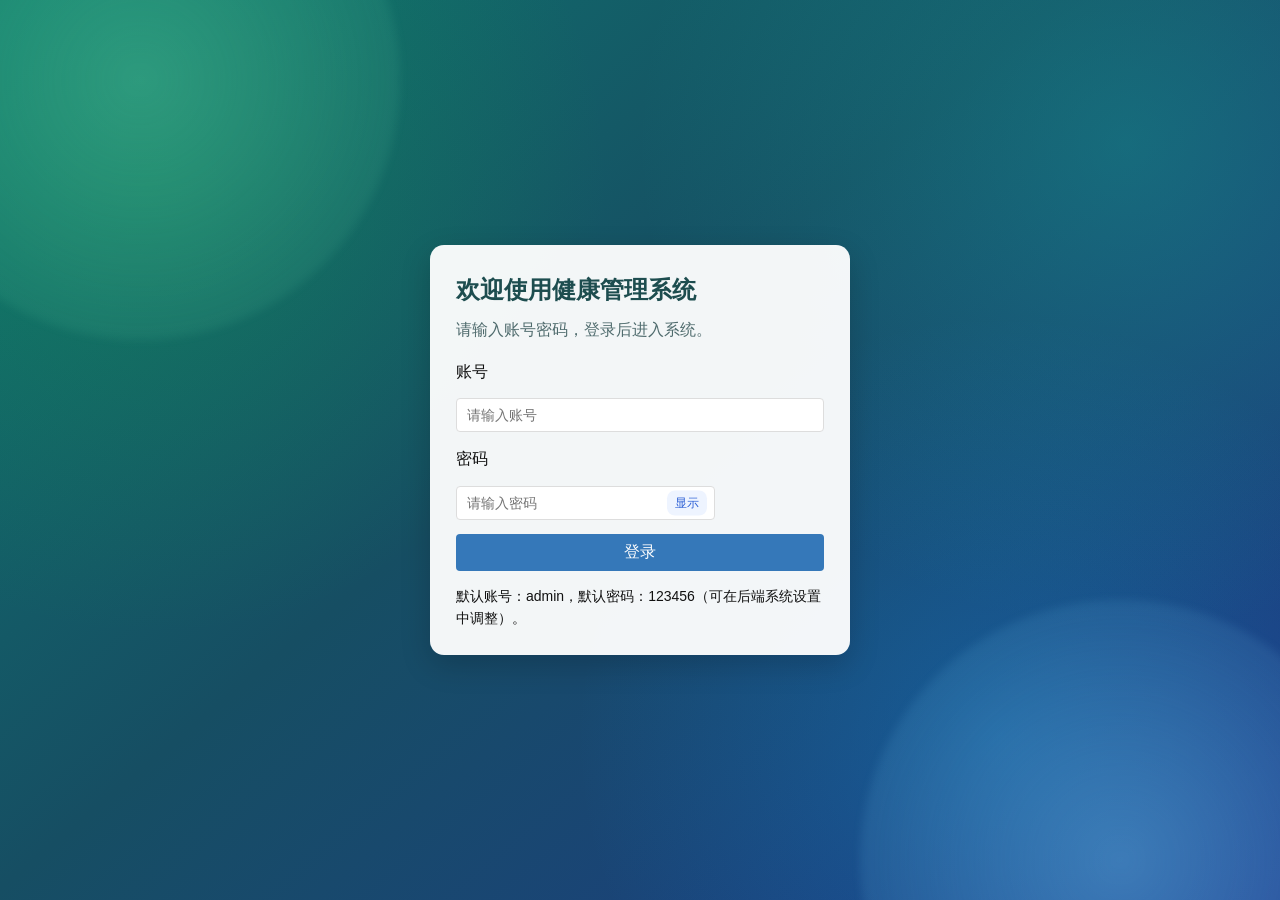
==== commit ba2afeda: "Unify Jing'an homepage and improve text readability across care pages" ====
--- a/static/index.html
+++ b/static/index.html
@@ -3,7 +3,7 @@
 <head>
   <meta charset="UTF-8">
   <meta name="viewport" content="width=device-width, initial-scale=1">
-  <title>健康评估档案</title>
+  <title>静安军休所 · 健康管理</title>
   <style>
     * { box-sizing: border-box; }
     body { margin: 0; font-family: "Microsoft YaHei", "PingFang SC", sans-serif; font-size: 14px; color: #333; background: #f5f5f5; }
@@ -397,9 +397,8 @@
   </div>
   <div id="app-shell" class="app hide">
     <div class="v2-mobile-shade hide" id="v2-shade"></div>
-    <nav class="sidebar" aria-label="主导航"><h1><span class="v2-brand-mark">＋</span>智慧康养<span class="v2-brand-sub">CONNECTED CARE</span></h1><div class="v2-nav-label">健康服务管理</div>
-      <a href="#" data-page="v2-dashboard" data-v2-nav="dashboard"><i aria-hidden="true">▦</i>综合驾驶舱</a>
-      <a href="#" data-page="v2-portrait" data-v2-nav="portrait"><i aria-hidden="true">◉</i>群体健康画像</a>
+    <nav class="sidebar" aria-label="主导航"><h1>静安军休所</h1><div class="v2-nav-label">健康服务管理</div>
+      <a href="#" data-page="v2-portrait" data-v2-nav="portrait"><i aria-hidden="true">◉</i>主页</a>
       <a href="#" data-page="v2-operations" data-v2-nav="operations"><i aria-hidden="true">▤</i>康养服务运营</a>
       <a href="#" data-page="v2-effects" data-v2-nav="effects"><i aria-hidden="true">↗</i>康养效果评估</a>
       <a href="#" data-page="v2-satisfaction" data-v2-nav="satisfaction"><i aria-hidden="true">♡</i>满意度与需求</a>
@@ -414,9 +413,9 @@
         <a href="#" data-page="query-export">原查询导出与备份</a>
         <a href="#" data-page="device-management">原设备配置</a>
         <a href="#" data-page="audit-logs">系统审计日志</a>
-      </details><div class="v2-nav-foot">以个人健康追踪为核心<br>服务 · 记录 · 反馈 · 跟进</div></nav>
+      </details><div class="v2-nav-foot">以个人健康追踪为核心<br>服务记录 · 反馈跟进</div></nav>
     <main class="main">
-      <header class="v2-topbar"><div class="v2-topbar-left"><button class="v2-btn v2-menu" id="v2-menu" aria-label="打开导航">☰</button><span>军休所健康管理</span><span>/</span><strong id="v2-page-label">综合驾驶舱</strong></div><div class="v2-topbar-right"><span id="v2-demo-badge" class="v2-tag alert hide">虚构演示数据</span><span class="v2-avatar">健</span><span id="v2-current-user"></span><button class="v2-btn" id="v2-admin-button">管理设置</button><button class="v2-btn" id="v2-logout">退出</button></div></header>
+      <header class="v2-topbar"><div class="v2-topbar-left"><button class="v2-btn v2-menu" id="v2-menu" aria-label="打开导航">☰</button><span>军休所健康管理</span><span>/</span><strong id="v2-page-label">主页</strong></div><div class="v2-topbar-right"><span id="v2-demo-badge" class="v2-tag alert hide">虚构演示数据</span><span class="v2-avatar">健</span><span id="v2-current-user"></span><button class="v2-btn" id="v2-admin-button">管理设置</button><button class="v2-btn" id="v2-logout">退出</button></div></header>
       <div id="v2-filters" class="v2-filter-bar">
         <label>统计期间<select id="v2-preset"><option value="month">本月</option><option value="30">近30天</option><option value="quarter">本季度</option><option value="year">年度</option><option value="custom">自定义</option></select></label>
         <label>开始日期<input id="v2-start" type="date"></label><label>结束日期<input id="v2-end" type="date"></label>
@@ -425,7 +424,6 @@
         <label>正式项目<select id="v2-project"><option value="">全部项目</option></select></label><button id="v2-apply" class="v2-btn primary">应用筛选</button>
         <div class="v2-filter-note">服务按完成日期，问卷按回答日期；健康画像采用截至期末最新评估。个人档案不受群体筛选限制。</div>
       </div><div id="v2-message" class="v2-inline-message" role="status" aria-live="polite"></div>
-      <section id="page-v2-dashboard" class="page hide"><div id="v2-dashboard-content"></div></section>
       <section id="page-v2-portrait" class="page hide"><div id="v2-portrait-content"></div></section>
       <section id="page-v2-operations" class="page hide"><div id="v2-operations-content"></div></section>
       <section id="page-v2-effects" class="page hide"><div id="v2-effects-content"></div></section>
--- a/static/care-v2.css
+++ b/static/care-v2.css
@@ -4,15 +4,16 @@
   --v2-teal: #268d84;
   --v2-orange: #c7883a;
   --v2-red: #c25b53;
-  --v2-muted: #8190a3;
+  --v2-muted: #111111;
+  --v2-text: #111111;
   --v2-line: #e3eaf2;
   --v2-bg: #f3f7fb;
 }
 body {
   background: var(--v2-bg);
-  color: #253b53;
+  color: var(--v2-text);
   font-family: "Segoe UI", "Microsoft YaHei", sans-serif;
-  font-size: 14px;
+  font-size: 16px;
 }
 .sidebar {
   position: fixed;
@@ -32,31 +33,13 @@
   font-size: 19px;
   letter-spacing: 1px;
 }
-.v2-brand-mark {
-  display: inline-grid;
-  place-items: center;
-  background: var(--v2-blue);
-  width: 32px;
-  height: 32px;
-  border-radius: 10px;
-  color: white;
-  margin-right: 9px;
-  font-size: 24px;
-}
-.v2-brand-sub {
-  display: block;
-  font-size: 9px;
-  letter-spacing: 3px;
-  color: #95a3b6;
-  margin: 10px 0 0 43px;
-}
 .sidebar a {
   border: 0;
   border-radius: 7px;
   margin: 4px 0;
   padding: 12px 13px;
-  color: #6b7d92;
-  font-size: 13px;
+  color: var(--v2-text);
+  font-size: 15px;
   display: flex;
   gap: 12px;
   align-items: center;
@@ -67,7 +50,7 @@
 }
 .sidebar a.active {
   background: #eaf2fb;
-  color: #245a93;
+  color: var(--v2-text);
   font-weight: 600;
   border: 0;
 }
@@ -78,9 +61,9 @@
   color: inherit;
 }
 .v2-nav-label {
-  font-size: 10px;
+  font-size: 14px;
   letter-spacing: 2px;
-  color: #a0adbb;
+  color: var(--v2-text);
   margin: 22px 13px 12px;
 }
 .sidebar details {
@@ -90,13 +73,13 @@
 }
 .sidebar summary {
   cursor: pointer;
-  font-size: 12px;
-  color: #8090a1;
+  font-size: 15px;
+  color: var(--v2-text);
   padding: 8px 13px;
 }
 .v2-nav-foot {
-  font-size: 11px;
-  color: #9aa7b6;
+  font-size: 14px;
+  color: var(--v2-text);
   margin: 32px 12px 0;
   line-height: 1.7;
 }
@@ -120,23 +103,23 @@
   display: flex;
   align-items: center;
   gap: 14px;
-  font-size: 12px;
-  color: #95a3b2;
+  font-size: 15px;
+  color: var(--v2-text);
 }
 .v2-topbar-left strong {
-  color: #536c85;
+  color: var(--v2-text);
   font-weight: 500;
 }
 .v2-topbar-right {
   display: flex;
   align-items: center;
   gap: 12px;
-  font-size: 12px;
-  color: #73879c;
+  font-size: 15px;
+  color: var(--v2-text);
 }
 .v2-avatar {
   background: #e6eef7;
-  color: #567ea9;
+  color: var(--v2-text);
   width: 30px;
   height: 30px;
   border-radius: 50%;
@@ -154,8 +137,8 @@
   margin-bottom: 22px;
 }
 .v2-eyebrow {
-  color: #6583a1;
-  font-size: 10px;
+  color: var(--v2-text);
+  font-size: 14px;
   letter-spacing: 2px;
   margin-bottom: 9px;
 }
@@ -167,8 +150,8 @@
   color: #173b67;
 }
 .v2-title-row p {
-  color: #8092a5;
-  font-size: 12px;
+  color: var(--v2-text);
+  font-size: 15px;
   margin: 9px 0 0;
 }
 .v2-toolbar {
@@ -184,10 +167,10 @@
   border: 1px solid #dce5ef;
   border-radius: 6px;
   background: #fff;
-  color: #365c80;
+  color: var(--v2-text);
   padding: 9px 14px;
   font: inherit;
-  font-size: 12px;
+  font-size: 15px;
   cursor: pointer;
   text-decoration: none;
   white-space: nowrap;
@@ -202,7 +185,7 @@
   border-color: #245b92;
 }
 .v2-btn.danger {
-  color: #b6534d;
+  color: var(--v2-text);
 }
 .v2-btn:disabled {
   opacity: 0.45;
@@ -212,9 +195,9 @@
   padding: 0;
   border: 0;
   background: none;
-  color: #3378b8;
+  color: var(--v2-text);
   font: inherit;
-  font-size: 12px;
+  font-size: 15px;
   cursor: pointer;
 }
 .v2-filter-bar {
@@ -229,28 +212,28 @@
   margin-bottom: 22px;
 }
 .v2-filter-bar label {
-  font-size: 10px;
-  color: #8b9bad;
+  font-size: 14px;
+  color: var(--v2-text);
   display: grid;
   gap: 6px;
 }
 .v2-filter-bar input,
 .v2-filter-bar select {
   font: inherit;
-  font-size: 12px;
+  font-size: 15px;
   padding: 7px 9px;
   border: 1px solid #e0e7ef;
   border-radius: 5px;
   background: white;
-  color: #45617f;
+  color: var(--v2-text);
   min-width: 110px;
 }
 .v2-filter-bar input[type="date"] {
-  width: 137px;
+  width: 162px;
 }
 .v2-filter-note {
-  font-size: 10px;
-  color: #8d9aab;
+  font-size: 14px;
+  color: var(--v2-text);
   flex-basis: 100%;
   margin-top: 0;
 }
@@ -282,25 +265,25 @@
 }
 .v2-panel h2 {
   font-size: 15px;
-  color: #294a6d;
+  color: var(--v2-text);
   margin: 0;
   font-weight: 600;
   line-height: 1.5;
 }
 .v2-panel h3 {
-  font-size: 13px;
-  color: #425b75;
+  font-size: 15px;
+  color: var(--v2-text);
   margin: 20px 0 12px;
 }
 .v2-sub {
-  font-size: 11px;
-  color: #8a9bac;
+  font-size: 14px;
+  color: var(--v2-text);
   line-height: 1.7;
   margin: 6px 0 0;
 }
 .v2-kpis {
   display: grid;
-  grid-template-columns: repeat(6, minmax(0, 1fr));
+  grid-template-columns: repeat(3, minmax(0, 1fr));
   gap: 14px;
   margin-bottom: 20px;
 }
@@ -316,8 +299,8 @@
   border-color: #d6e8e7;
 }
 .v2-kpi-label {
-  font-size: 11px;
-  color: #7e90a4;
+  font-size: 14px;
+  color: var(--v2-text);
   margin-bottom: 12px;
 }
 .v2-kpi strong {
@@ -329,15 +312,15 @@
   display: block;
 }
 .v2-kpi strong small {
-  font-size: 11px;
+  font-size: 14px;
   font-weight: 400;
   letter-spacing: 0;
-  color: #8a9caf;
+  color: var(--v2-text);
   margin-left: 4px;
 }
 .v2-kpi p {
-  font-size: 10px;
-  color: #92a0af;
+  font-size: 14px;
+  color: var(--v2-text);
   margin: 11px 0 0;
   line-height: 1.6;
 }
@@ -358,15 +341,15 @@
 }
 .v2-bar-row {
   display: grid;
-  grid-template-columns: minmax(80px, 1fr) minmax(70px, 2.5fr) 45px;
+  grid-template-columns: minmax(125px, 1.4fr) minmax(70px, 2fr) 45px;
   gap: 12px;
   align-items: center;
-  font-size: 11px;
-  color: #73869b;
+  font-size: 14px;
+  color: var(--v2-text);
 }
 .v2-bar-row .v2-link {
   text-align: left;
-  font-size: 11px;
+  font-size: 14px;
   overflow-wrap: anywhere;
 }
 .v2-track {
@@ -382,12 +365,13 @@
   border-radius: 3px;
 }
 .v2-bar-row strong {
-  font-size: 11px;
+  font-size: 14px;
   text-align: right;
   font-weight: 500;
-  color: #5e7791;
+  color: var(--v2-text);
 }
 .v2-chart {
+  min-width: 600px;
   width: 100%;
   height: auto;
   display: block;
@@ -395,15 +379,15 @@
 }
 .v2-chart text {
   font-family: inherit;
-  fill: #8495a7;
-  font-size: 10px;
+  fill: var(--v2-text);
+  font-size: 14px;
 }
 .v2-legend {
   display: flex;
   gap: 12px;
   flex-wrap: wrap;
-  font-size: 10px;
-  color: #7c8ea1;
+  font-size: 14px;
+  color: var(--v2-text);
   margin: 12px 0;
 }
 .v2-legend span,
@@ -431,8 +415,8 @@
 .v2-stack-name {
   display: flex;
   justify-content: space-between;
-  font-size: 11px;
-  color: #657f99;
+  font-size: 14px;
+  color: var(--v2-text);
   margin-bottom: 7px;
   gap: 10px;
 }
@@ -451,8 +435,8 @@
   min-height: 120px;
   display: grid;
   place-items: center;
-  color: #99a6b5;
-  font-size: 12px;
+  color: var(--v2-text);
+  font-size: 15px;
   text-align: center;
   border: 1px dashed #e3eaf2;
   border-radius: 6px;
@@ -462,28 +446,28 @@
 .v2-note {
   background: #f4f8fc;
   border: 1px solid #e7eef6;
-  color: #7c91a5;
+  color: var(--v2-text);
   padding: 11px 13px;
   border-radius: 5px;
-  font-size: 10px;
+  font-size: 14px;
   line-height: 1.8;
   margin-top: 16px;
 }
 .v2-alert {
   background: #fff8ed;
   border: 1px solid #efddbd;
-  color: #a88048;
+  color: var(--v2-text);
   border-radius: 6px;
   padding: 11px 14px;
   margin-bottom: 17px;
-  font-size: 12px;
+  font-size: 15px;
   line-height: 1.6;
 }
 .v2-demo {
   background: #fff9eb;
   border: 1px solid #ecddb6;
-  color: #947639;
-  font-size: 11px;
+  color: var(--v2-text);
+  font-size: 14px;
   padding: 9px 13px;
   border-radius: 6px;
   margin-bottom: 18px;
@@ -493,20 +477,20 @@
   border-radius: 4px;
   padding: 3px 7px;
   background: #eef3f8;
-  color: #7890a9;
-  font-size: 10px;
+  color: var(--v2-text);
+  font-size: 14px;
   white-space: nowrap;
 }
 .v2-tag.good {
-  color: #26877e;
+  color: var(--v2-text);
   background: #eaf5f1;
 }
 .v2-tag.alert {
-  color: #bd7251;
+  color: var(--v2-text);
   background: #fff0e6;
 }
 .v2-tag.bad {
-  color: #ba5c57;
+  color: var(--v2-text);
   background: #fbeeed;
 }
 .v2-table-wrap {
@@ -516,44 +500,44 @@
   border-radius: 6px;
 }
 .v2-table {
-  font-size: 11px;
+  font-size: 14px;
   min-width: 480px;
 }
 .v2-table th {
   font-weight: 500;
   background: #f7f9fc;
-  color: #8798ab;
-  font-size: 10px;
+  color: var(--v2-text);
+  font-size: 14px;
   padding: 10px 12px;
   white-space: nowrap;
 }
 .v2-table td {
   padding: 12px;
   border-bottom: 1px solid #edf1f6;
-  color: #667e96;
+  color: var(--v2-text);
   line-height: 1.65;
   max-width: 260px;
   overflow-wrap: anywhere;
 }
 .v2-table td strong {
   font-weight: 500;
-  color: #385e84;
+  color: var(--v2-text);
 }
 .v2-table tr:last-child td {
   border-bottom: 0;
 }
 .v2-table .v2-btn {
-  font-size: 10px;
+  font-size: 14px;
   padding: 5px 9px;
 }
 .v2-table .v2-link {
-  font-size: 11px;
+  font-size: 14px;
 }
 .v2-table caption {
   text-align: left;
-  font-size: 11px;
+  font-size: 14px;
   padding: 10px;
-  color: #8497ab;
+  color: var(--v2-text);
 }
 .v2-inline-actions {
   display: flex;
@@ -566,8 +550,8 @@
   justify-content: space-between;
   border-bottom: 1px solid #edf2f7;
   padding: 13px 0;
-  font-size: 12px;
-  color: #6f8399;
+  font-size: 15px;
+  color: var(--v2-text);
 }
 .v2-todo:first-child {
   padding-top: 0;
@@ -576,7 +560,7 @@
   border: 0;
 }
 .v2-todo strong {
-  color: #b17b45;
+  color: var(--v2-text);
   font-size: 16px;
   margin: 0 15px;
   font-weight: 500;
@@ -590,7 +574,7 @@
 }
 .v2-heatmap .quiet {
   background: #f7f9fc;
-  color: #a5b0bb;
+  color: var(--v2-text);
 }
 .v2-ring-wrap {
   display: flex;
@@ -605,16 +589,16 @@
   flex-shrink: 0;
 }
 .v2-ring text {
-  fill: #345c80;
+  fill: var(--v2-text);
   font-size: 18px;
   text-anchor: middle;
 }
 .v2-ring text.small {
-  font-size: 8px;
-  fill: #8a9daf;
+  font-size: 12px;
+  fill: var(--v2-text);
 }
 .v2-ring-key {
-  font-size: 11px;
+  font-size: 14px;
   min-width: 150px;
 }
 .v2-ring-key div {
@@ -622,12 +606,12 @@
   align-items: center;
   gap: 9px;
   margin: 12px 0;
-  color: #7b8fa4;
+  color: var(--v2-text);
 }
 .v2-ring-key strong {
   margin-left: auto;
   font-weight: 500;
-  color: #506e8b;
+  color: var(--v2-text);
 }
 .v2-person-head {
   display: flex;
@@ -644,7 +628,7 @@
   height: 56px;
   border-radius: 13px;
   background: #dbe9f7;
-  color: #5e8bb6;
+  color: var(--v2-text);
   display: grid;
   place-items: center;
   font-size: 24px;
@@ -657,15 +641,15 @@
 }
 .v2-person-head p {
   margin: 0;
-  font-size: 11px;
-  color: #7f95aa;
+  font-size: 14px;
+  color: var(--v2-text);
 }
 .v2-person-meta {
   margin-left: auto;
   text-align: right;
   line-height: 1.8;
-  font-size: 11px;
-  color: #6f8ba7;
+  font-size: 14px;
+  color: var(--v2-text);
 }
 .v2-timeline {
   padding-left: 12px;
@@ -690,18 +674,18 @@
   top: 1px;
 }
 .v2-event time {
-  font-size: 10px;
-  color: #91a2b4;
+  font-size: 14px;
+  color: var(--v2-text);
 }
 .v2-event h4 {
-  font-size: 12px;
-  color: #517394;
+  font-size: 15px;
+  color: var(--v2-text);
   font-weight: 500;
   margin: 6px 0;
 }
 .v2-event p {
-  font-size: 11px;
-  color: #8a9cae;
+  font-size: 14px;
+  color: var(--v2-text);
   margin: 0;
   line-height: 1.8;
 }
@@ -719,23 +703,23 @@
   font-size: 17px;
 }
 .v2-report-card p {
-  font-size: 12px;
-  color: #869aad;
+  font-size: 15px;
+  color: var(--v2-text);
   line-height: 1.8;
   margin: 0;
   flex: 1;
 }
 .v2-report-index {
   font-size: 28px;
-  color: #c2d5e9;
+  color: var(--v2-text);
   letter-spacing: 2px;
 }
 .v2-footer {
   display: flex;
   justify-content: space-between;
   gap: 20px;
-  font-size: 10px;
-  color: #a0adbb;
+  font-size: 14px;
+  color: var(--v2-text);
   padding: 22px 0;
   margin-top: 20px;
   border-top: 1px solid var(--v2-line);
@@ -756,7 +740,7 @@
 .v2-modal-head h2 {
   font-size: 18px;
   margin: 0;
-  color: #315a81;
+  color: var(--v2-text);
 }
 .v2-form-grid {
   display: grid;
@@ -766,8 +750,8 @@
 .v2-form-grid label {
   display: grid;
   gap: 7px;
-  font-size: 11px;
-  color: #6b85a0;
+  font-size: 14px;
+  color: var(--v2-text);
   min-width: 0;
 }
 .v2-form-grid label.wide {
@@ -777,8 +761,8 @@
 .v2-form-grid select,
 .v2-form-grid textarea {
   font: inherit;
-  font-size: 13px;
-  color: #3b5d7f;
+  font-size: 15px;
+  color: var(--v2-text);
   border: 1px solid #dce6f0;
   border-radius: 5px;
   width: 100%;
@@ -790,8 +774,8 @@
   min-height: 75px;
 }
 .v2-form-hint {
-  font-size: 10px;
-  color: #9aa9b8;
+  font-size: 14px;
+  color: var(--v2-text);
   line-height: 1.6;
 }
 .v2-checkboxes {
@@ -807,7 +791,7 @@
   flex-direction: row;
   align-items: center;
   gap: 7px;
-  font-size: 12px;
+  font-size: 15px;
 }
 .v2-checkboxes input {
   width: 13px;
@@ -824,8 +808,8 @@
   display: none;
 }
 .v2-panel details summary {
-  font-size: 11px;
-  color: #7791ab;
+  font-size: 14px;
+  color: var(--v2-text);
   cursor: pointer;
   margin-top: 12px;
 }
@@ -833,13 +817,13 @@
   margin-bottom: 12px;
 }
 .v2-current-filters {
-  font-size: 11px;
-  color: #8a9bad;
+  font-size: 14px;
+  color: var(--v2-text);
 }
 .v2-inline-message {
   margin-bottom: 14px;
-  color: #ad625a;
-  font-size: 12px;
+  color: var(--v2-text);
+  font-size: 15px;
   line-height: 1.7;
 }
 .card {
@@ -959,7 +943,7 @@
   }
   .v2-topbar-right {
     gap: 7px;
-    font-size: 10px;
+    font-size: 14px;
   }
   .v2-topbar-right .v2-tag {
     display: none;
@@ -1019,9 +1003,174 @@
     font-size: 18px;
   }
   .v2-bar-row {
-    grid-template-columns: minmax(75px, 1fr) minmax(60px, 2fr) 40px;
+    grid-template-columns: minmax(110px, 1.4fr) minmax(45px, 1fr) 40px;
   }
   .v2-table {
-    font-size: 11px;
-  }
-}
+    font-size: 14px;
+  }
+}
+
+/* Readability shared with the retained registration pages and dialogs. */
+body {
+  line-height: 1.6;
+}
+small {
+  font-size: 14px;
+  color: var(--v2-text);
+}
+.v2-chart-scroll {
+  max-width: 100%;
+  overflow-x: auto;
+  padding: 4px 0;
+}
+.v2-chart text {
+  font-size: 15px;
+}
+.v2-panel-head,
+.v2-title-row,
+.v2-toolbar {
+  flex-wrap: wrap;
+}
+.v2-panel h2 {
+  font-size: 18px;
+}
+.v2-panel h3 {
+  font-size: 16px;
+}
+.v2-stack-name {
+  flex-wrap: wrap;
+}
+.v2-ring-wrap {
+  flex-wrap: wrap;
+}
+.v2-ring {
+  max-width: none;
+  width: 180px;
+}
+.v2-ring-key {
+  flex: 1;
+}
+.v2-filter-bar input::placeholder,
+.v2-form-grid input::placeholder,
+.v2-form-grid textarea::placeholder {
+  color: #111;
+  opacity: 1;
+}
+.v2-link:hover {
+  text-decoration: underline;
+}
+.v2-topbar {
+  height: auto;
+  min-height: 76px;
+  padding: 14px 0;
+  flex-wrap: wrap;
+}
+.v2-topbar-right {
+  flex-wrap: wrap;
+}
+.btn-secondary {
+  background: #435d75;
+}
+.card,
+.modal:not(#v2-modal .modal) {
+  color: #111;
+  font-size: 16px;
+}
+.card p,
+.card label,
+.card th,
+.card td,
+.modal p,
+.modal label,
+.card summary,
+.card small,
+.modal small {
+  color: #111;
+}
+.card input,
+.card select,
+.card textarea,
+.modal input,
+.modal select,
+.modal textarea,
+.btn {
+  font-size: 16px;
+}
+.card .btn-small,
+.modal .btn-small,
+.card .tip,
+.login-tip,
+.card .health-sub-label,
+.card .portrait-layer-sub {
+  font-size: 14px;
+  color: #111;
+}
+.btn-small.btn-primary,
+.btn-small.btn-secondary,
+.btn-small.btn-danger {
+  color: #fff;
+}
+@media (max-width: 520px) {
+  .v2-ring {
+    width: 180px;
+  }
+  .v2-topbar-right {
+    width: 100%;
+    justify-content: flex-end;
+  }
+  .v2-filter-bar input[type="date"] {
+    width: 100%;
+  }
+  .v2-title-row .v2-toolbar {
+    width: 100%;
+  }
+  .v2-title-row .v2-toolbar input {
+    max-width: 100%;
+  }
+}
+
+.v2-population {
+  display: grid;
+  gap: 18px;
+  padding: 10px 0;
+}
+.v2-population-row {
+  display: grid;
+  grid-template-columns: 90px minmax(0, 1fr) 30px minmax(0, 1fr) 60px;
+  gap: 8px;
+  align-items: center;
+  font-size: 14px;
+  color: #111;
+}
+.v2-population-row strong {
+  text-align: center;
+  font-size: 15px;
+  font-weight: 500;
+}
+.v2-population-bar {
+  display: flex;
+  height: 20px;
+}
+.v2-population-bar.male {
+  justify-content: flex-end;
+}
+.v2-population-bar i {
+  display: block;
+  background: #75a3ce;
+}
+.v2-population-bar.female i {
+  background: #a1bfcd;
+}
+.v2-population-unknown {
+  text-align: right;
+}
+#app-shell .page p[style*="color"],
+.modal p[style*="color"] {
+  color: #111 !important;
+}
+@media (max-width: 520px) {
+  .v2-population-row {
+    grid-template-columns: 78px minmax(0, 1fr) 25px minmax(0, 1fr) 55px;
+    gap: 5px;
+  }
+}
